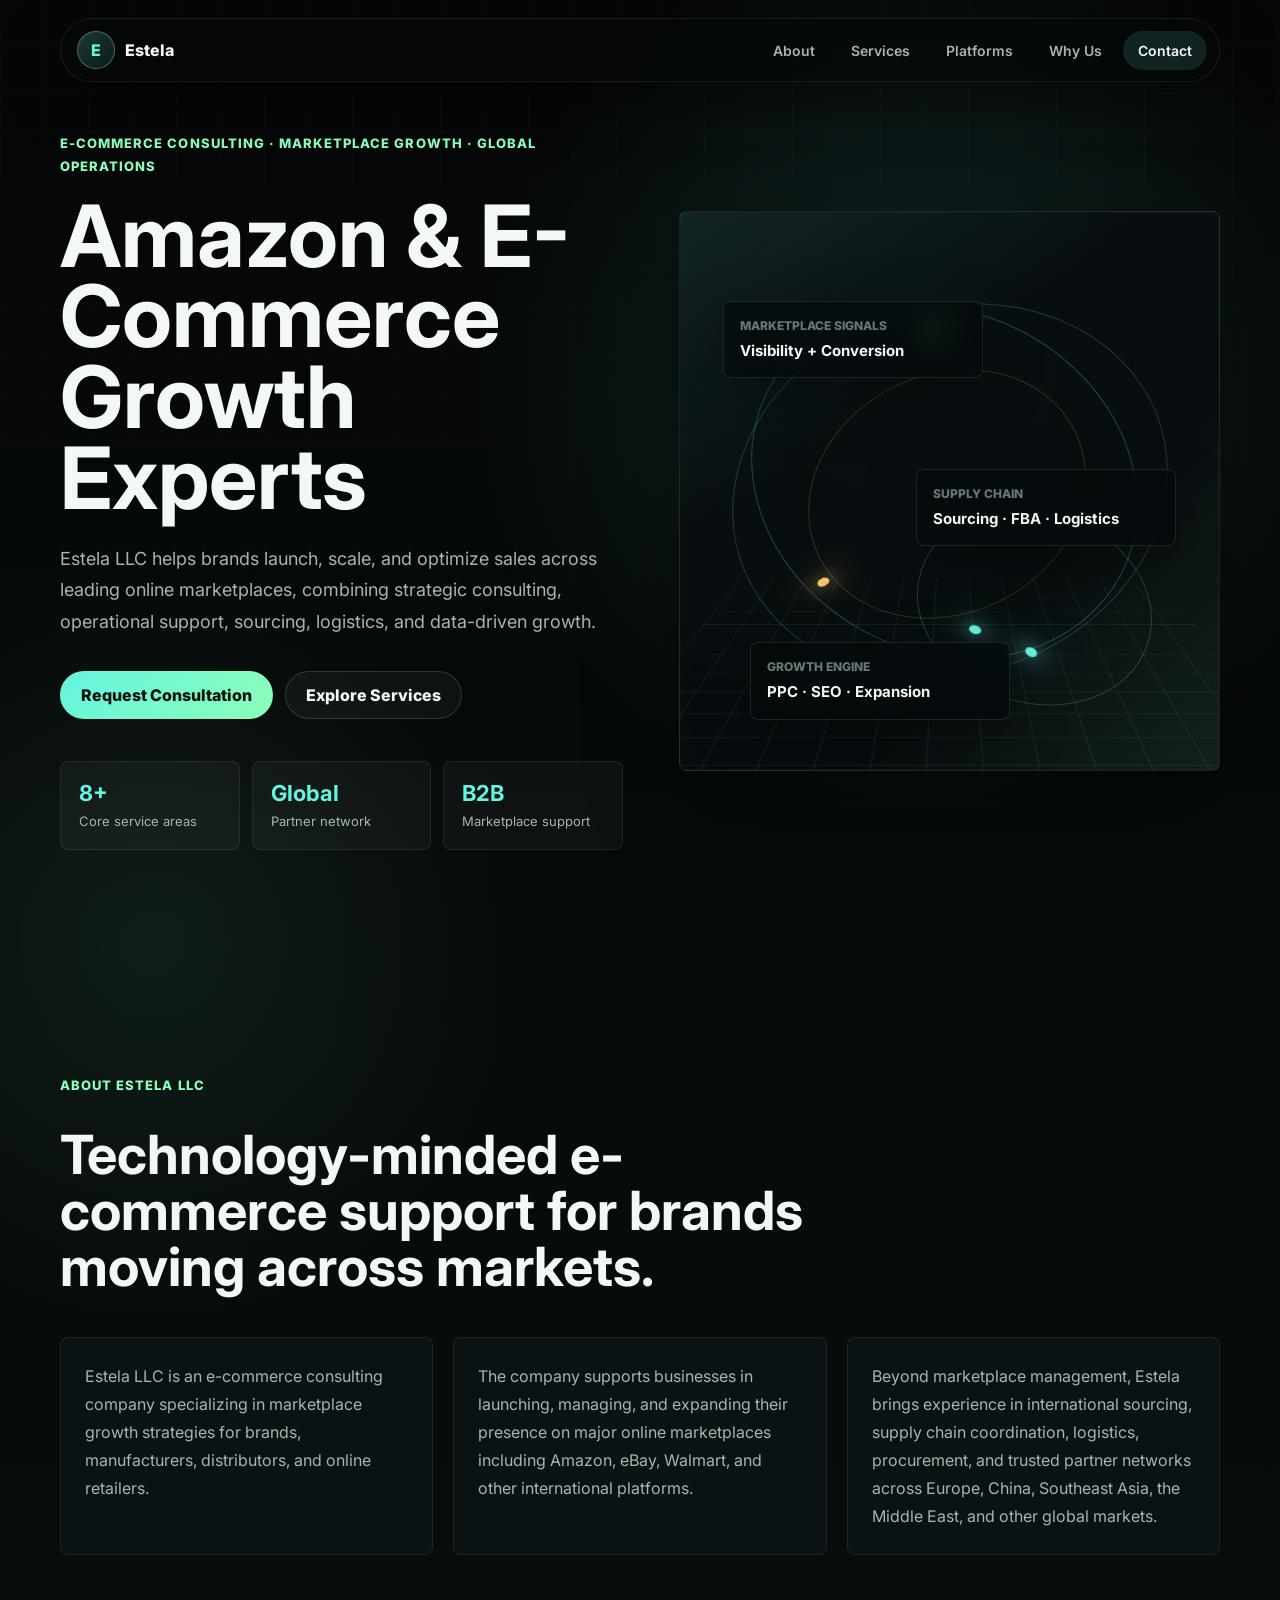
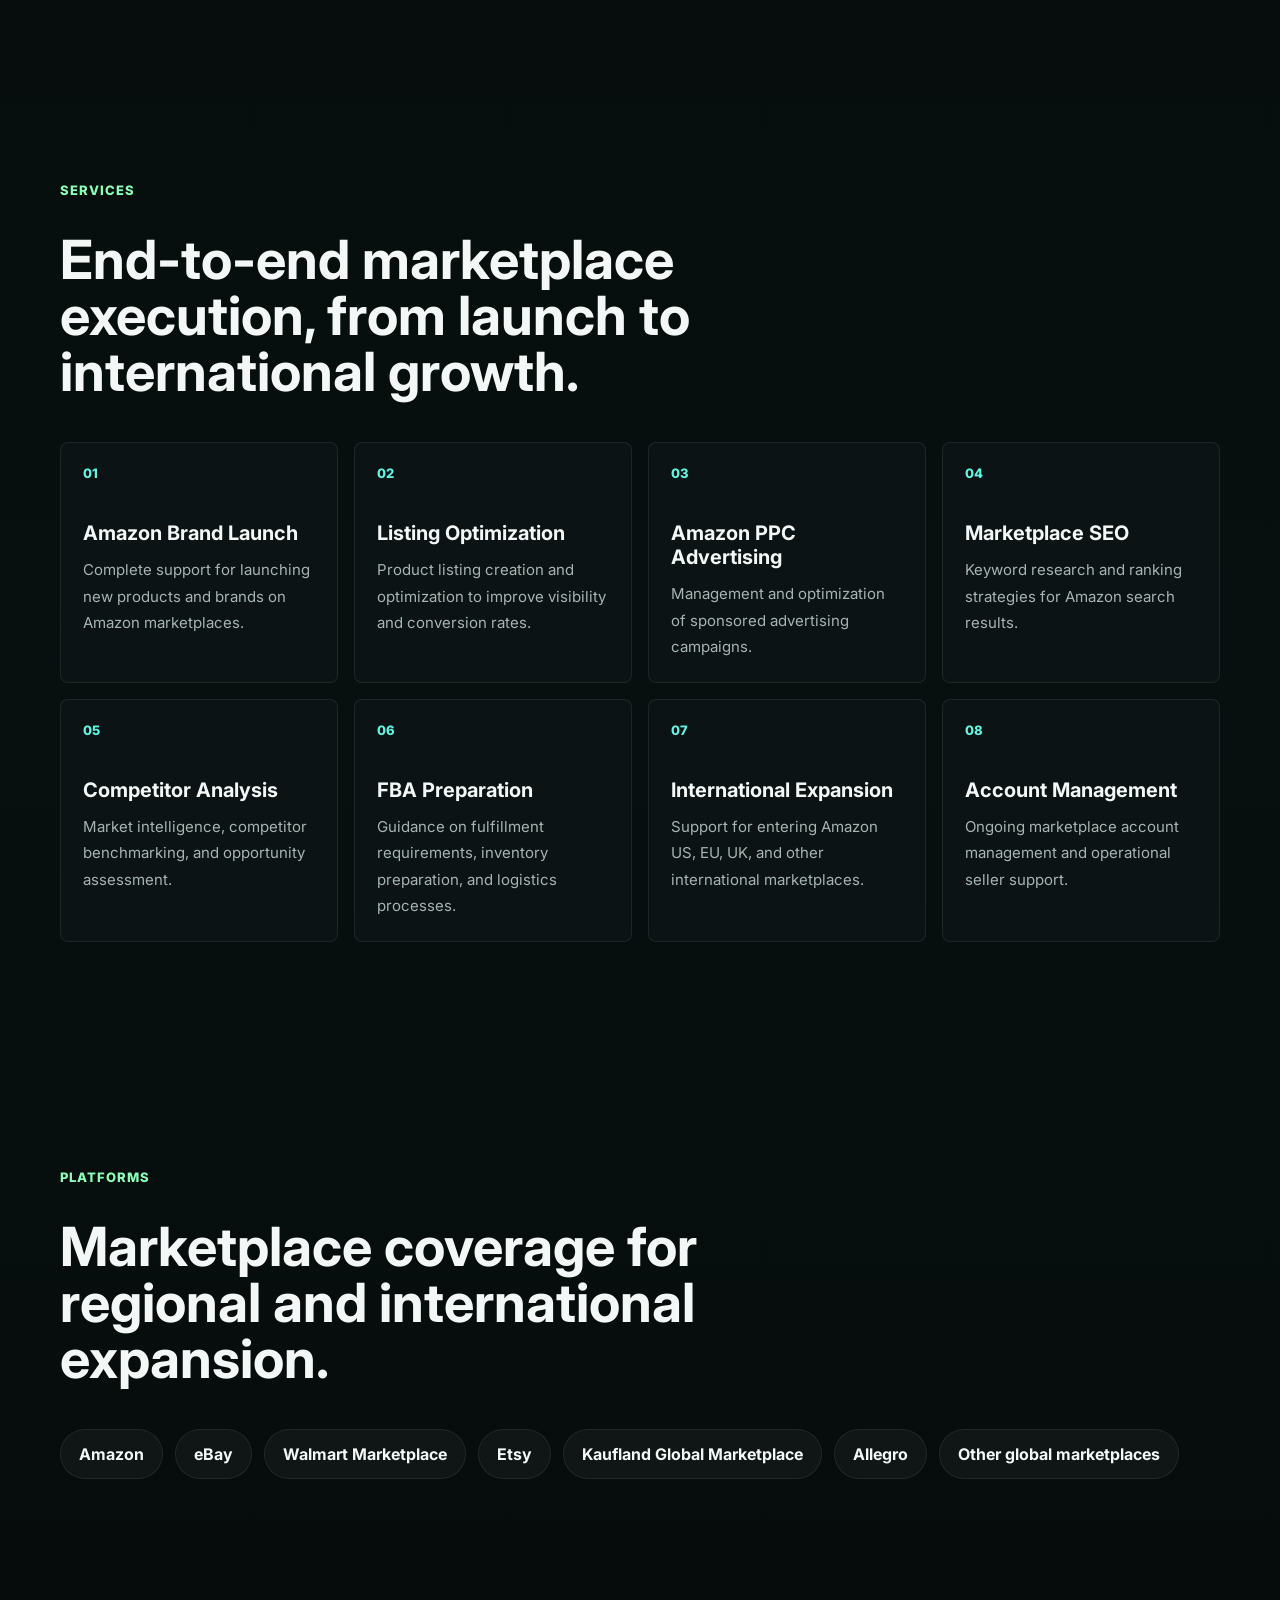
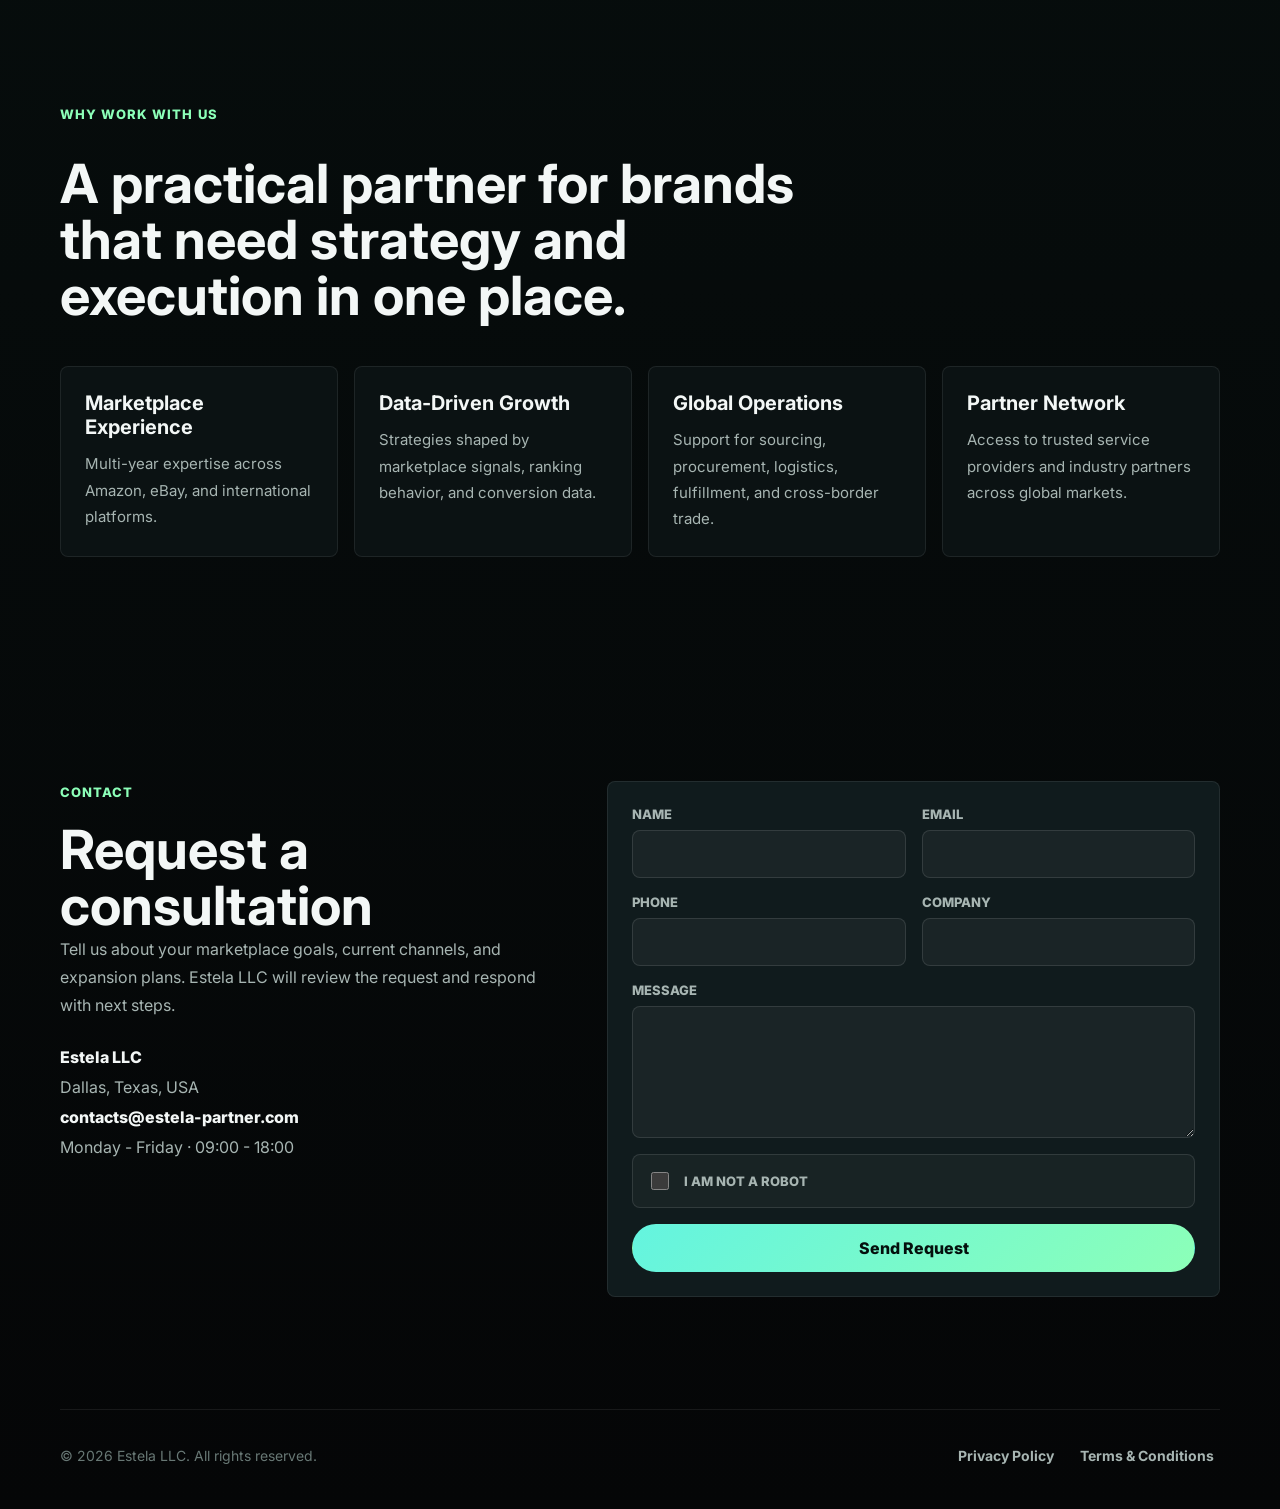
==== index.html @ 4d5d4e58 "Animate hero orbit nodes" ====
<!doctype html>
<html lang="en">
  <head>
    <meta charset="utf-8">
    <meta name="viewport" content="width=device-width, initial-scale=1">
    <meta
      name="description"
      content="Estela LLC helps brands launch, scale, and optimize e-commerce operations across Amazon and global online marketplaces."
    >
    <title>Estela LLC | E-Commerce Growth Experts</title>
    <link rel="preconnect" href="https://fonts.googleapis.com">
    <link rel="preconnect" href="https://fonts.gstatic.com" crossorigin>
    <link href="https://fonts.googleapis.com/css2?family=Inter:wght@400;500;600;700;800&display=swap" rel="stylesheet">
    <link rel="stylesheet" href="styles.css">
  </head>
  <body>
    <header class="site-header" data-header>
      <a class="brand" href="#home" aria-label="Estela home">
        <span class="brand-mark">E</span>
        <span>Estela</span>
      </a>
      <button class="menu-toggle" type="button" aria-expanded="false" aria-controls="site-nav" data-menu-toggle>
        <span></span>
        <span></span>
      </button>
      <nav class="site-nav" id="site-nav" data-nav>
        <a href="#about">About</a>
        <a href="#services">Services</a>
        <a href="#platforms">Platforms</a>
        <a href="#why">Why Us</a>
        <a href="#contact">Contact</a>
      </nav>
    </header>

    <main>
      <section class="hero section" id="home">
        <div class="hero-copy">
          <p class="eyebrow">E-commerce consulting · Marketplace growth · Global operations</p>
          <h1>Amazon & E-Commerce Growth Experts</h1>
          <p class="hero-text">
            Estela LLC helps brands launch, scale, and optimize sales across leading online marketplaces,
            combining strategic consulting, operational support, sourcing, logistics, and data-driven growth.
          </p>
          <div class="hero-actions">
            <a class="button primary" href="#contact">Request Consultation</a>
            <a class="button secondary" href="#services">Explore Services</a>
          </div>
          <div class="hero-metrics" aria-label="Company focus areas">
            <div>
              <strong>8+</strong>
              <span>Core service areas</span>
            </div>
            <div>
              <strong>Global</strong>
              <span>Partner network</span>
            </div>
            <div>
              <strong>B2B</strong>
              <span>Marketplace support</span>
            </div>
          </div>
        </div>

        <div class="hero-visual" aria-hidden="true">
          <div class="visual-grid"></div>
          <div class="orbit orbit-one"></div>
          <div class="orbit orbit-two"></div>
          <svg class="orbit-motion" viewBox="0 0 600 560" aria-hidden="true">
            <g transform="translate(300 280) rotate(28) scale(1 .72)">
              <circle class="moving-node cyan" cx="230" cy="0" r="7">
                <animateTransform attributeName="transform" type="rotate" from="0 0 0" to="360 0 0" dur="18s" repeatCount="indefinite"></animateTransform>
              </circle>
            </g>
            <g transform="translate(300 280) rotate(28) scale(1 .72)">
              <circle class="moving-node green" cx="230" cy="0" r="7">
                <animateTransform attributeName="transform" type="rotate" from="210 0 0" to="570 0 0" dur="23s" repeatCount="indefinite"></animateTransform>
              </circle>
            </g>
            <g transform="translate(300 292) rotate(-26) scale(1 .64)">
              <circle class="moving-node amber" cx="168" cy="0" r="7">
                <animateTransform attributeName="transform" type="rotate" from="130 0 0" to="490 0 0" dur="20s" repeatCount="indefinite"></animateTransform>
              </circle>
            </g>
            <g transform="translate(390 375) rotate(18) scale(1 .68)">
              <circle class="moving-node cyan" cx="118" cy="0" r="7">
                <animateTransform attributeName="transform" type="rotate" from="60 0 0" to="420 0 0" dur="16s" repeatCount="indefinite"></animateTransform>
              </circle>
            </g>
          </svg>
          <div class="data-card card-a">
            <span>Marketplace Signals</span>
            <strong>Visibility + Conversion</strong>
          </div>
          <div class="data-card card-b">
            <span>Supply Chain</span>
            <strong>Sourcing · FBA · Logistics</strong>
          </div>
          <div class="data-card card-c">
            <span>Growth Engine</span>
            <strong>PPC · SEO · Expansion</strong>
          </div>
        </div>
      </section>

      <section class="section about" id="about">
        <div class="section-heading">
          <p class="eyebrow">About Estela LLC</p>
          <h2>Technology-minded e-commerce support for brands moving across markets.</h2>
        </div>
        <div class="about-layout">
          <p>
            Estela LLC is an e-commerce consulting company specializing in marketplace growth strategies
            for brands, manufacturers, distributors, and online retailers.
          </p>
          <p>
            The company supports businesses in launching, managing, and expanding their presence on major
            online marketplaces including Amazon, eBay, Walmart, and other international platforms.
          </p>
          <p>
            Beyond marketplace management, Estela brings experience in international sourcing, supply chain
            coordination, logistics, procurement, and trusted partner networks across Europe, China,
            Southeast Asia, the Middle East, and other global markets.
          </p>
        </div>
      </section>

      <section class="section services" id="services">
        <div class="section-heading">
          <p class="eyebrow">Services</p>
          <h2>End-to-end marketplace execution, from launch to international growth.</h2>
        </div>
        <div class="service-grid">
          <article>
            <span>01</span>
            <h3>Amazon Brand Launch</h3>
            <p>Complete support for launching new products and brands on Amazon marketplaces.</p>
          </article>
          <article>
            <span>02</span>
            <h3>Listing Optimization</h3>
            <p>Product listing creation and optimization to improve visibility and conversion rates.</p>
          </article>
          <article>
            <span>03</span>
            <h3>Amazon PPC Advertising</h3>
            <p>Management and optimization of sponsored advertising campaigns.</p>
          </article>
          <article>
            <span>04</span>
            <h3>Marketplace SEO</h3>
            <p>Keyword research and ranking strategies for Amazon search results.</p>
          </article>
          <article>
            <span>05</span>
            <h3>Competitor Analysis</h3>
            <p>Market intelligence, competitor benchmarking, and opportunity assessment.</p>
          </article>
          <article>
            <span>06</span>
            <h3>FBA Preparation</h3>
            <p>Guidance on fulfillment requirements, inventory preparation, and logistics processes.</p>
          </article>
          <article>
            <span>07</span>
            <h3>International Expansion</h3>
            <p>Support for entering Amazon US, EU, UK, and other international marketplaces.</p>
          </article>
          <article>
            <span>08</span>
            <h3>Account Management</h3>
            <p>Ongoing marketplace account management and operational seller support.</p>
          </article>
        </div>
      </section>

      <section class="section platforms" id="platforms">
        <div class="section-heading">
          <p class="eyebrow">Platforms</p>
          <h2>Marketplace coverage for regional and international expansion.</h2>
        </div>
        <div class="platform-list">
          <span>Amazon</span>
          <span>eBay</span>
          <span>Walmart Marketplace</span>
          <span>Etsy</span>
          <span>Kaufland Global Marketplace</span>
          <span>Allegro</span>
          <span>Other global marketplaces</span>
        </div>
      </section>

      <section class="section why" id="why">
        <div class="section-heading">
          <p class="eyebrow">Why Work With Us</p>
          <h2>A practical partner for brands that need strategy and execution in one place.</h2>
        </div>
        <div class="why-grid">
          <div>
            <h3>Marketplace Experience</h3>
            <p>Multi-year expertise across Amazon, eBay, and international platforms.</p>
          </div>
          <div>
            <h3>Data-Driven Growth</h3>
            <p>Strategies shaped by marketplace signals, ranking behavior, and conversion data.</p>
          </div>
          <div>
            <h3>Global Operations</h3>
            <p>Support for sourcing, procurement, logistics, fulfillment, and cross-border trade.</p>
          </div>
          <div>
            <h3>Partner Network</h3>
            <p>Access to trusted service providers and industry partners across global markets.</p>
          </div>
        </div>
      </section>

      <section class="section contact" id="contact">
        <div class="contact-copy">
          <p class="eyebrow">Contact</p>
          <h2>Request a consultation</h2>
          <p>
            Tell us about your marketplace goals, current channels, and expansion plans. Estela LLC will
            review the request and respond with next steps.
          </p>
          <address>
            <span>Estela LLC</span>
            <span>Dallas, Texas, USA</span>
            <a href="mailto:contacts@estela-partner.com">contacts@estela-partner.com</a>
            <span>Monday - Friday · 09:00 - 18:00</span>
          </address>
        </div>
        <form class="contact-form" action="#" method="post">
          <label>
            Name
            <input type="text" name="name" autocomplete="name" required>
          </label>
          <label>
            Email
            <input type="email" name="email" autocomplete="email" required>
          </label>
          <label>
            Phone
            <input type="tel" name="phone" autocomplete="tel">
          </label>
          <label>
            Company
            <input type="text" name="company" autocomplete="organization">
          </label>
          <label class="full">
            Message
            <textarea name="message" rows="5" required></textarea>
          </label>
          <label class="captcha full">
            <input type="checkbox" required>
            <span>I am not a robot</span>
          </label>
          <button class="button primary full" type="submit">Send Request</button>
        </form>
      </section>
    </main>

    <footer class="site-footer">
      <span>© 2026 Estela LLC. All rights reserved.</span>
      <div>
        <button type="button" data-dialog-open="privacy">Privacy Policy</button>
        <button type="button" data-dialog-open="terms">Terms & Conditions</button>
      </div>
    </footer>

    <dialog id="privacy" class="legal-dialog">
      <button class="dialog-close" type="button" data-dialog-close aria-label="Close">×</button>
      <h2>Privacy Policy</h2>
      <p><strong>Effective Date:</strong> June 1, 2026</p>
      <p>
        Estela LLC respects your privacy and is committed to protecting the personal information you provide
        through our website.
      </p>
      <h3>Information We Collect</h3>
      <p>Name, email address, phone number, company name, contact form details, and technical information such as IP address, browser type, and device information.</p>
      <h3>How We Use Information</h3>
      <p>We use collected information to respond to inquiries, provide information about services, improve website experience, communicate with clients, and comply with legal obligations.</p>
      <h3>Contact Information</h3>
      <p>Estela LLC · Dallas, Texas, USA · contacts@estela-partner.com</p>
    </dialog>

    <dialog id="terms" class="legal-dialog">
      <button class="dialog-close" type="button" data-dialog-close aria-label="Close">×</button>
      <h2>Terms & Conditions</h2>
      <p><strong>Effective Date:</strong> June 1, 2026</p>
      <p>
        Estela LLC provides consulting and support services related to e-commerce, online marketplaces,
        digital marketing, brand development, and marketplace growth strategies.
      </p>
      <h3>Services</h3>
      <p>Services may include Amazon marketplace consulting, product listing optimization, Amazon SEO, PPC advertising management, competitor analysis, marketplace account management, FBA consulting, and international expansion.</p>
      <h3>No Guarantee of Results</h3>
      <p>Marketplace performance depends on numerous factors beyond our control. Past performance does not guarantee future results.</p>
      <h3>Governing Law</h3>
      <p>These Terms shall be governed by and construed under the laws of the State of Texas.</p>
    </dialog>

    <script src="script.js"></script>
  </body>
</html>
---- styles.css ----
:root {
  color-scheme: dark;
  --bg: #050607;
  --bg-soft: #0b1112;
  --panel: rgba(14, 21, 23, 0.78);
  --panel-strong: rgba(17, 29, 31, 0.94);
  --line: rgba(159, 245, 230, 0.16);
  --line-strong: rgba(120, 248, 227, 0.36);
  --text: #f3f7f6;
  --muted: #a7b5b2;
  --faint: #687875;
  --cyan: #64f4df;
  --green: #8cffb8;
  --amber: #f5c56b;
  --max: 1160px;
  --radius: 8px;
  font-family: Inter, ui-sans-serif, system-ui, -apple-system, BlinkMacSystemFont, "Segoe UI", sans-serif;
}

* {
  box-sizing: border-box;
}

html {
  scroll-behavior: smooth;
}

body {
  overflow-x: hidden;
  margin: 0;
  background:
    radial-gradient(circle at 72% 8%, rgba(100, 244, 223, 0.14), transparent 28rem),
    radial-gradient(circle at 12% 20%, rgba(140, 255, 184, 0.08), transparent 24rem),
    linear-gradient(180deg, #050607 0%, #07100f 48%, #050607 100%);
  color: var(--text);
}

body::before {
  position: fixed;
  inset: 0;
  z-index: -2;
  pointer-events: none;
  content: "";
  background-image:
    linear-gradient(rgba(255, 255, 255, 0.025) 1px, transparent 1px),
    linear-gradient(90deg, rgba(255, 255, 255, 0.025) 1px, transparent 1px);
  background-size: 44px 44px;
  mask-image: linear-gradient(to bottom, rgba(0, 0, 0, 0.8), transparent 72%);
}

a {
  color: inherit;
  text-decoration: none;
}

button,
input,
textarea {
  font: inherit;
}

.site-header {
  position: fixed;
  top: 18px;
  left: 50%;
  z-index: 20;
  display: flex;
  width: min(calc(100% - 32px), var(--max));
  min-height: 64px;
  align-items: center;
  justify-content: space-between;
  padding: 10px 12px 10px 16px;
  border: 1px solid rgba(255, 255, 255, 0.08);
  border-radius: 999px;
  background: rgba(5, 8, 9, 0.72);
  box-shadow: 0 18px 60px rgba(0, 0, 0, 0.34);
  backdrop-filter: blur(18px);
  transform: translateX(-50%);
}

.site-header.scrolled {
  background: rgba(5, 8, 9, 0.9);
}

.brand {
  display: inline-flex;
  align-items: center;
  gap: 10px;
  font-weight: 800;
  letter-spacing: 0;
}

.brand-mark {
  display: grid;
  width: 38px;
  height: 38px;
  place-items: center;
  border: 1px solid var(--line-strong);
  border-radius: 50%;
  background: linear-gradient(135deg, rgba(100, 244, 223, 0.22), rgba(140, 255, 184, 0.08));
  color: var(--cyan);
}

.site-nav {
  display: flex;
  gap: 6px;
}

.site-nav a {
  padding: 11px 15px;
  border-radius: 999px;
  color: var(--muted);
  font-size: 14px;
  font-weight: 600;
  transition: background 180ms ease, color 180ms ease;
}

.site-nav a:hover,
.site-nav a.active {
  background: rgba(100, 244, 223, 0.12);
  color: var(--text);
}

.menu-toggle {
  display: none;
}

.section {
  width: min(calc(100% - 40px), var(--max));
  margin: 0 auto;
  padding: 112px 0;
  scroll-margin-top: 110px;
}

.hero {
  display: grid;
  min-height: 100vh;
  align-items: center;
  gap: 56px;
  grid-template-columns: minmax(0, 1.02fr) minmax(360px, 0.98fr);
  padding-top: 132px;
}

.hero-copy,
.section-heading,
.contact-copy {
  min-width: 0;
}

.eyebrow {
  margin: 0 0 18px;
  color: var(--green);
  font-size: 13px;
  font-weight: 800;
  letter-spacing: 0.08em;
  text-transform: uppercase;
}

h1,
h2,
h3,
p {
  margin-top: 0;
}

h1 {
  max-width: 820px;
  margin-bottom: 24px;
  font-size: clamp(48px, 8vw, 86px);
  line-height: 0.94;
  letter-spacing: 0;
}

h2 {
  max-width: 780px;
  margin-bottom: 0;
  font-size: clamp(30px, 4.5vw, 54px);
  line-height: 1.04;
  letter-spacing: 0;
}

h3 {
  margin-bottom: 12px;
  font-size: 20px;
  line-height: 1.2;
}

p {
  color: var(--muted);
  line-height: 1.75;
}

.hero-text {
  max-width: 650px;
  font-size: 18px;
}

.hero-actions {
  display: flex;
  flex-wrap: wrap;
  gap: 12px;
  margin-top: 34px;
}

.button {
  display: inline-flex;
  min-height: 48px;
  align-items: center;
  justify-content: center;
  padding: 0 20px;
  border: 1px solid transparent;
  border-radius: 999px;
  cursor: pointer;
  font-weight: 800;
  transition: transform 180ms ease, border-color 180ms ease, background 180ms ease;
}

.button:hover {
  transform: translateY(-2px);
}

.button.primary {
  background: linear-gradient(135deg, var(--cyan), var(--green));
  color: #04100d;
}

.button.secondary {
  border-color: rgba(255, 255, 255, 0.14);
  background: rgba(255, 255, 255, 0.04);
  color: var(--text);
}

.hero-metrics {
  display: grid;
  max-width: 650px;
  gap: 12px;
  grid-template-columns: repeat(3, 1fr);
  margin-top: 42px;
}

.hero-metrics div {
  padding: 18px;
  border: 1px solid rgba(255, 255, 255, 0.08);
  border-radius: var(--radius);
  background: rgba(255, 255, 255, 0.035);
}

.hero-metrics strong,
.hero-metrics span {
  display: block;
}

.hero-metrics strong {
  margin-bottom: 7px;
  color: var(--cyan);
  font-size: 22px;
}

.hero-metrics span {
  color: var(--muted);
  font-size: 13px;
  line-height: 1.35;
}

.hero-visual {
  position: relative;
  min-height: 560px;
  overflow: hidden;
  border: 1px solid rgba(255, 255, 255, 0.08);
  border-radius: var(--radius);
  background:
    linear-gradient(145deg, rgba(100, 244, 223, 0.1), transparent 36%),
    linear-gradient(315deg, rgba(140, 255, 184, 0.09), transparent 34%),
    rgba(8, 13, 15, 0.88);
  box-shadow: inset 0 0 0 1px rgba(255, 255, 255, 0.02), 0 30px 90px rgba(0, 0, 0, 0.36);
}

.visual-grid {
  position: absolute;
  z-index: 0;
  inset: 0;
  background-image:
    linear-gradient(rgba(100, 244, 223, 0.08) 1px, transparent 1px),
    linear-gradient(90deg, rgba(100, 244, 223, 0.08) 1px, transparent 1px);
  background-size: 42px 42px;
  transform: perspective(720px) rotateX(58deg) translateY(120px) scale(1.35);
  transform-origin: bottom center;
}

.hero-visual::before,
.hero-visual::after {
  position: absolute;
  content: "";
}

.hero-visual::before {
  inset: 17% 9%;
  border: 1px solid rgba(100, 244, 223, 0.2);
  border-radius: 50%;
  transform: rotate(-18deg);
}

.hero-visual::after {
  right: 12%;
  bottom: 12%;
  width: 44%;
  height: 34%;
  border: 1px solid rgba(140, 255, 184, 0.2);
  border-radius: 50%;
  transform: rotate(18deg);
}

.orbit {
  position: absolute;
  z-index: 1;
  border: 1px solid rgba(100, 244, 223, 0.25);
  border-radius: 50%;
}

.orbit-one {
  inset: 18% 14% 21% 12%;
  transform: rotate(28deg);
}

.orbit-two {
  inset: 29% 24% 28% 23%;
  border-color: rgba(245, 197, 107, 0.18);
  transform: rotate(-26deg);
}

.orbit-motion {
  position: absolute;
  inset: 0;
  z-index: 2;
  width: 100%;
  height: 100%;
  pointer-events: none;
}

.moving-node {
  filter: drop-shadow(0 0 12px currentColor) drop-shadow(0 0 26px currentColor);
}

.moving-node.cyan {
  color: rgba(100, 244, 223, 0.9);
  fill: var(--cyan);
}

.moving-node.green {
  color: rgba(140, 255, 184, 0.9);
  fill: var(--green);
}

.moving-node.amber {
  color: rgba(245, 197, 107, 0.82);
  fill: var(--amber);
}

.data-card {
  position: absolute;
  z-index: 4;
  width: min(260px, 58%);
  padding: 16px;
  border: 1px solid rgba(255, 255, 255, 0.1);
  border-radius: var(--radius);
  background: rgba(5, 10, 11, 0.75);
  box-shadow: 0 20px 60px rgba(0, 0, 0, 0.3);
  backdrop-filter: blur(14px);
}

.data-card span,
.data-card strong {
  display: block;
}

.data-card span {
  margin-bottom: 8px;
  color: var(--faint);
  font-size: 12px;
  font-weight: 800;
  text-transform: uppercase;
}

.data-card strong {
  color: var(--text);
  font-size: 15px;
  line-height: 1.35;
}

.card-a {
  top: 16%;
  left: 8%;
}

.card-b {
  top: 46%;
  right: 8%;
}

.card-c {
  bottom: 9%;
  left: 13%;
}

.section-heading {
  display: grid;
  gap: 12px;
  margin-bottom: 42px;
}

.about-layout {
  display: grid;
  gap: 20px;
  grid-template-columns: repeat(3, 1fr);
}

.about-layout p,
.why-grid div,
.service-grid article {
  border: 1px solid rgba(255, 255, 255, 0.08);
  border-radius: var(--radius);
  background: var(--panel);
}

.about-layout p {
  margin: 0;
  padding: 24px;
}

.service-grid {
  display: grid;
  gap: 16px;
  grid-template-columns: repeat(4, 1fr);
}

.service-grid article {
  min-height: 230px;
  padding: 22px;
  transition: border-color 180ms ease, transform 180ms ease, background 180ms ease;
}

.service-grid article:hover {
  border-color: var(--line-strong);
  background: var(--panel-strong);
  transform: translateY(-4px);
}

.service-grid span {
  display: block;
  margin-bottom: 40px;
  color: var(--cyan);
  font-size: 13px;
  font-weight: 800;
}

.service-grid p,
.why-grid p {
  margin-bottom: 0;
  font-size: 15px;
}

.platform-list {
  display: flex;
  flex-wrap: wrap;
  gap: 12px;
}

.platform-list span {
  padding: 14px 18px;
  border: 1px solid rgba(255, 255, 255, 0.08);
  border-radius: 999px;
  background: rgba(255, 255, 255, 0.04);
  color: var(--text);
  font-weight: 700;
}

.why-grid {
  display: grid;
  gap: 16px;
  grid-template-columns: repeat(4, 1fr);
}

.why-grid div {
  padding: 24px;
}

.contact {
  display: grid;
  align-items: start;
  gap: 46px;
  grid-template-columns: 0.9fr 1.1fr;
}

.contact-copy p {
  max-width: 560px;
}

address {
  display: grid;
  gap: 10px;
  margin-top: 28px;
  color: var(--muted);
  font-style: normal;
}

address span:first-child,
address a {
  color: var(--text);
  font-weight: 800;
}

.contact-form {
  display: grid;
  gap: 16px;
  grid-template-columns: repeat(2, 1fr);
  padding: 24px;
  border: 1px solid rgba(255, 255, 255, 0.08);
  border-radius: var(--radius);
  background: var(--panel-strong);
}

label {
  display: grid;
  gap: 8px;
  color: var(--muted);
  font-size: 13px;
  font-weight: 800;
  text-transform: uppercase;
}

input,
textarea {
  width: 100%;
  border: 1px solid rgba(255, 255, 255, 0.11);
  border-radius: var(--radius);
  background: rgba(255, 255, 255, 0.045);
  color: var(--text);
  outline: none;
}

input {
  min-height: 48px;
  padding: 0 14px;
}

textarea {
  min-height: 132px;
  padding: 14px;
  resize: vertical;
}

input:focus,
textarea:focus {
  border-color: var(--line-strong);
}

.full {
  grid-column: 1 / -1;
}

.captcha {
  display: flex;
  min-height: 54px;
  align-items: center;
  gap: 12px;
  padding: 14px;
  border: 1px solid rgba(255, 255, 255, 0.11);
  border-radius: var(--radius);
  background: rgba(255, 255, 255, 0.035);
}

.captcha input {
  width: 18px;
  min-height: 18px;
  accent-color: var(--cyan);
}

.site-footer {
  display: flex;
  width: min(calc(100% - 40px), var(--max));
  align-items: center;
  justify-content: space-between;
  gap: 24px;
  margin: 0 auto;
  padding: 36px 0 44px;
  border-top: 1px solid rgba(255, 255, 255, 0.08);
  color: var(--faint);
  font-size: 14px;
}

.site-footer div {
  display: flex;
  flex-wrap: wrap;
  gap: 14px;
}

.site-footer button {
  border: 0;
  background: transparent;
  color: var(--muted);
  cursor: pointer;
  font-weight: 700;
}

.site-footer button:hover {
  color: var(--text);
}

.legal-dialog {
  width: min(720px, calc(100% - 32px));
  max-height: min(760px, calc(100vh - 48px));
  padding: 34px;
  border: 1px solid rgba(255, 255, 255, 0.12);
  border-radius: var(--radius);
  background: #081011;
  color: var(--text);
}

.legal-dialog::backdrop {
  background: rgba(0, 0, 0, 0.72);
}

.legal-dialog h2 {
  margin-bottom: 14px;
  font-size: 34px;
}

.legal-dialog h3 {
  margin-top: 26px;
}

.dialog-close {
  position: absolute;
  top: 14px;
  right: 14px;
  width: 38px;
  height: 38px;
  border: 1px solid rgba(255, 255, 255, 0.12);
  border-radius: 50%;
  background: rgba(255, 255, 255, 0.04);
  color: var(--text);
  cursor: pointer;
  font-size: 24px;
}

@media (max-width: 960px) {
  .hero,
  .contact {
    grid-template-columns: 1fr;
  }

  .hero {
    padding-top: 124px;
  }

  .hero-visual {
    min-height: 460px;
  }

  .about-layout,
  .service-grid,
  .why-grid {
    grid-template-columns: repeat(2, 1fr);
  }
}

@media (max-width: 720px) {
  .site-header {
    top: 12px;
    width: min(calc(100% - 24px), var(--max));
    border-radius: 24px;
  }

  .menu-toggle {
    display: grid;
    width: 44px;
    height: 44px;
    place-items: center;
    border: 1px solid rgba(255, 255, 255, 0.1);
    border-radius: 50%;
    background: rgba(255, 255, 255, 0.04);
    cursor: pointer;
  }

  .menu-toggle span {
    display: block;
    width: 18px;
    height: 2px;
    background: var(--text);
  }

  .site-nav {
    position: absolute;
    top: calc(100% + 8px);
    right: 0;
    left: 0;
    display: none;
    padding: 10px;
    border: 1px solid rgba(255, 255, 255, 0.08);
    border-radius: 20px;
    background: rgba(5, 8, 9, 0.96);
  }

  .site-nav.open {
    display: grid;
  }

  .site-nav a {
    padding: 14px;
  }

  .section {
    width: min(calc(100% - 28px), var(--max));
    padding: 78px 0;
  }

  .hero {
    min-height: auto;
    padding-top: 116px;
  }

  h1 {
    font-size: clamp(39px, 12vw, 48px);
    line-height: 1;
  }

  .hero-text {
    font-size: 16px;
  }

  .hero-actions {
    align-items: stretch;
    flex-direction: column;
  }

  .hero-actions .button {
    width: 100%;
  }

  .hero-metrics,
  .about-layout,
  .service-grid,
  .why-grid,
  .contact-form {
    grid-template-columns: 1fr;
  }

  .hero-visual {
    min-height: 390px;
  }

  .data-card {
    width: 68%;
  }

  .card-a {
    top: 11%;
  }

  .card-b {
    top: 43%;
  }

  .service-grid article {
    min-height: 190px;
  }

  .site-footer {
    align-items: flex-start;
    flex-direction: column;
  }
}
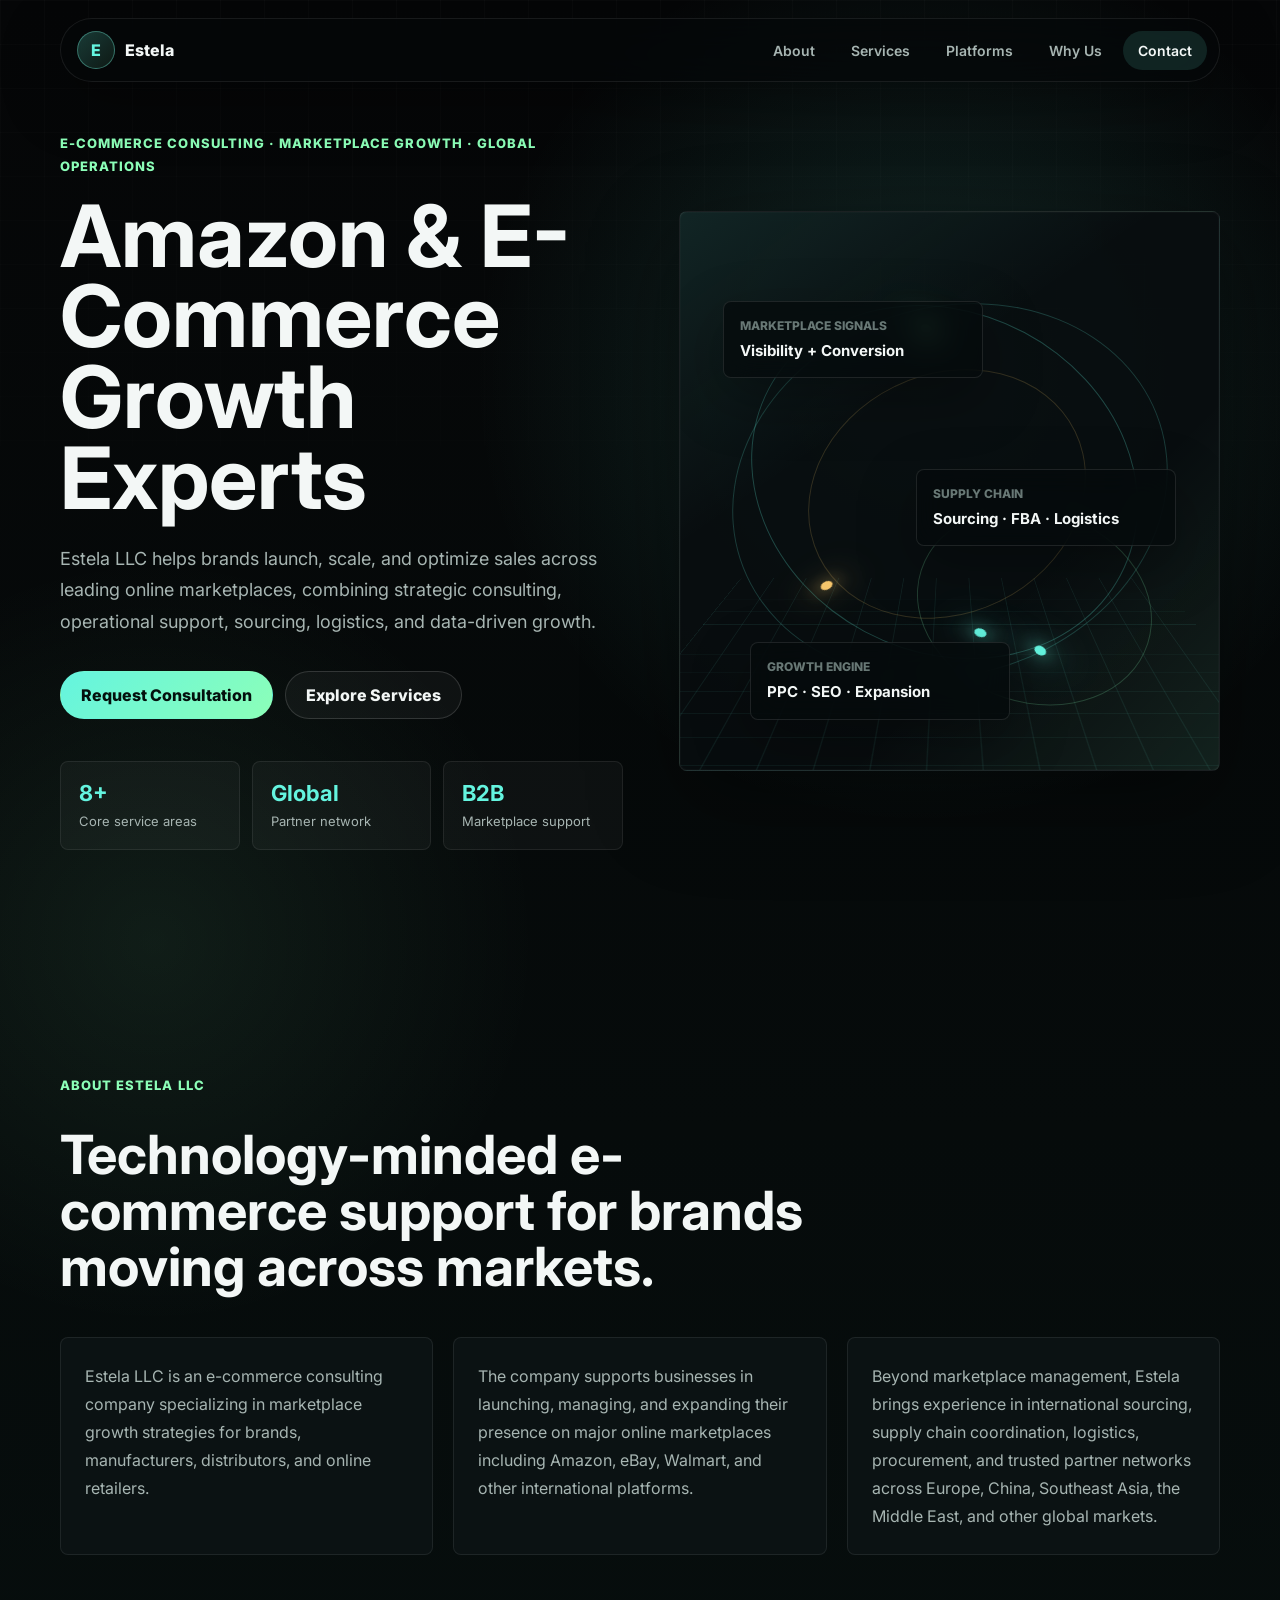
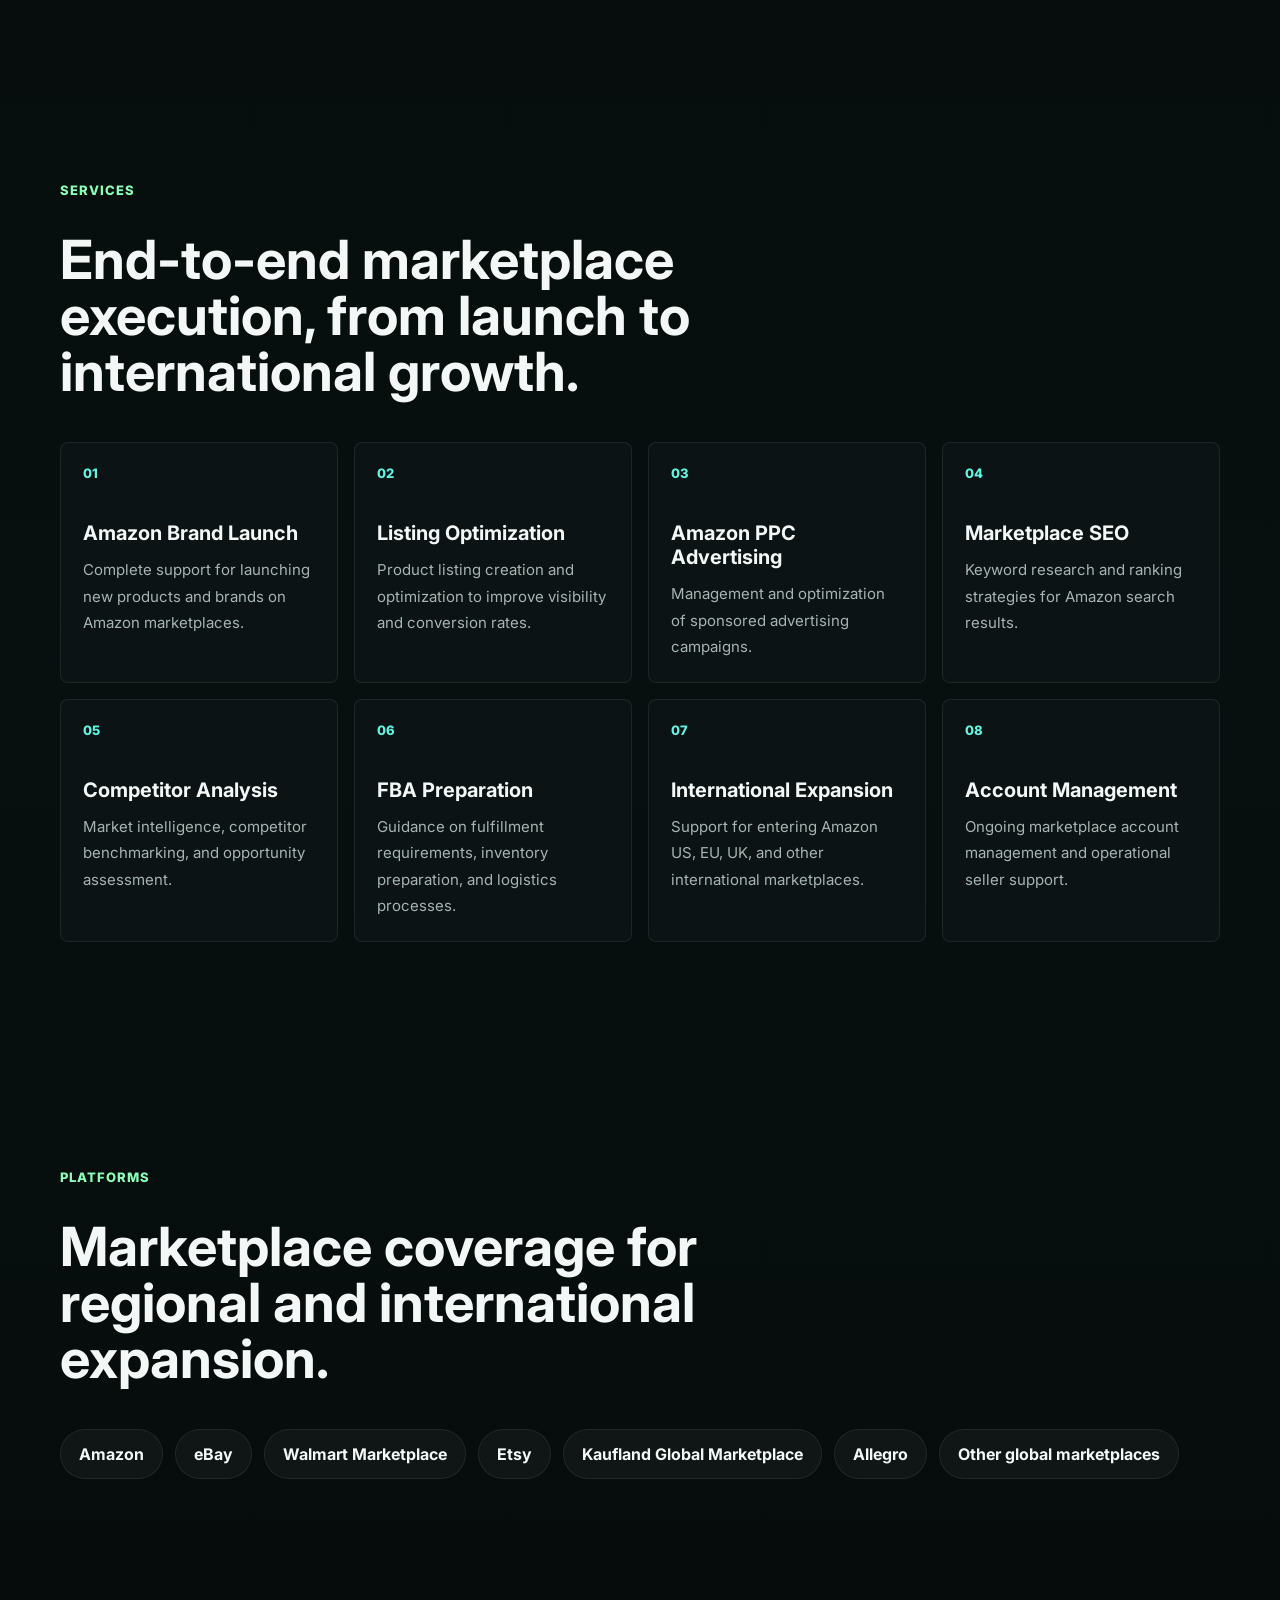
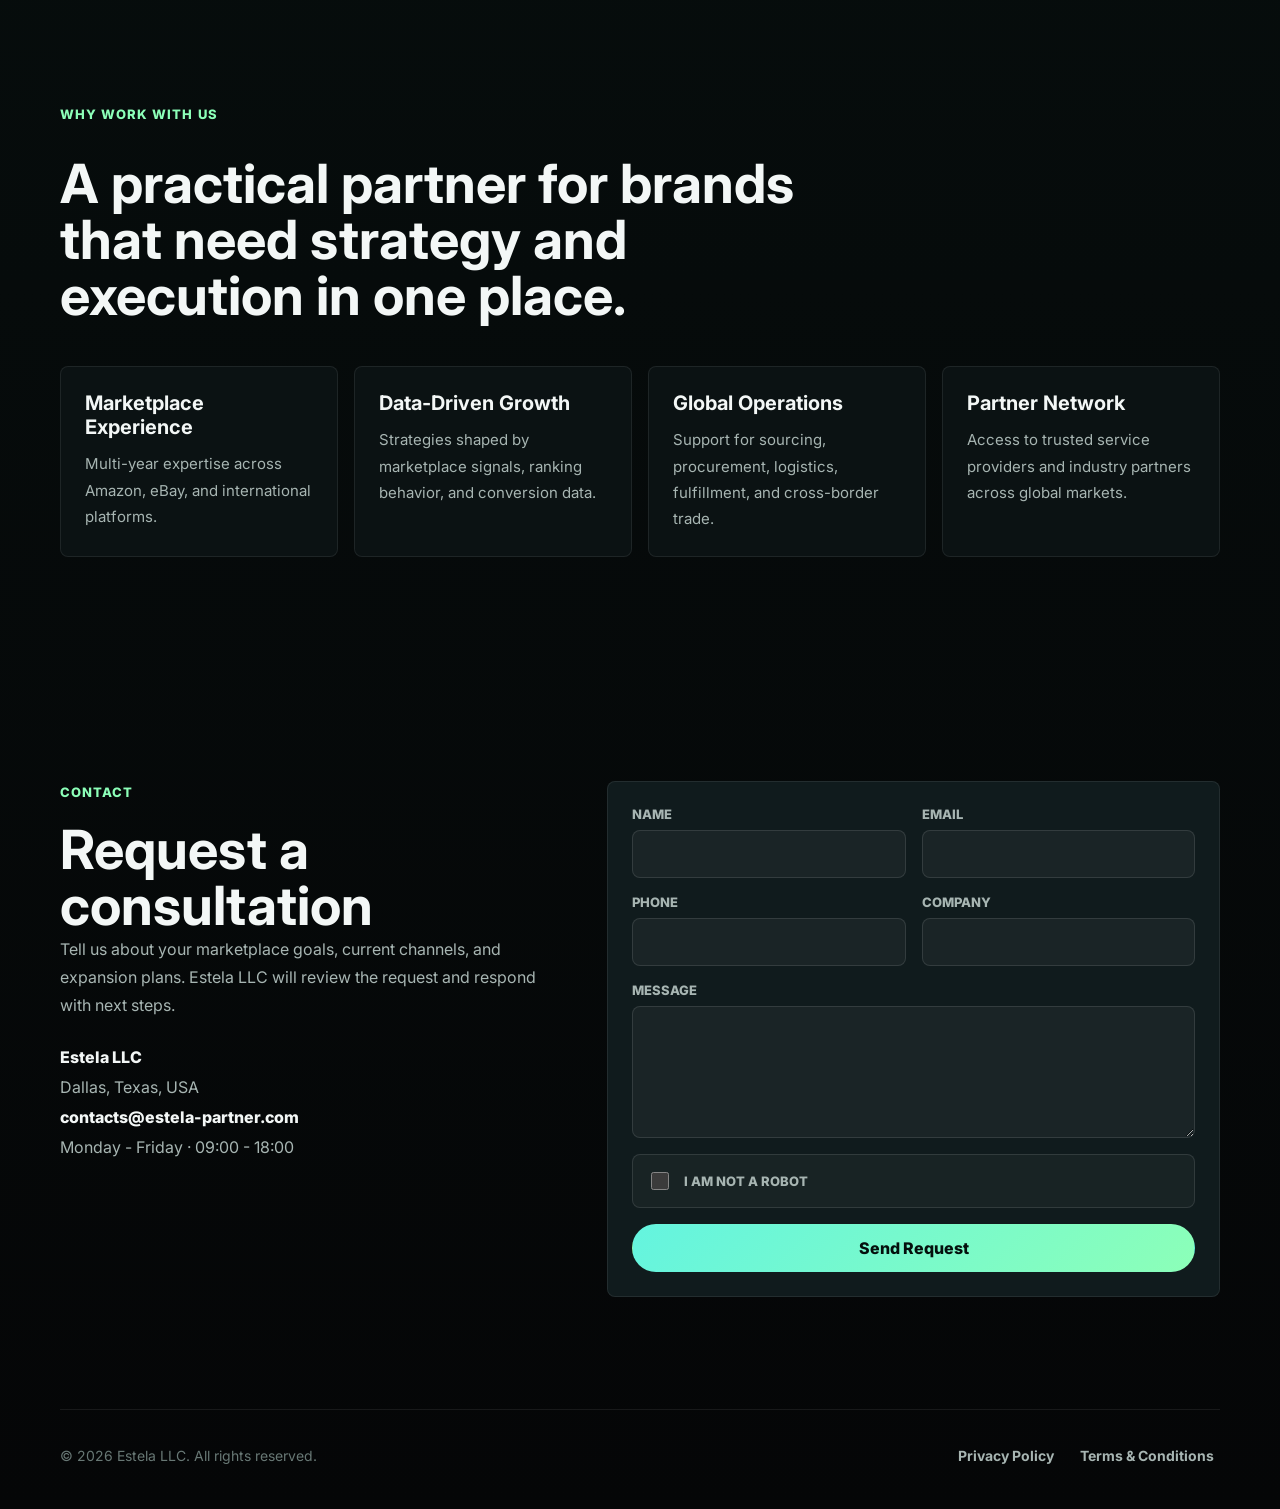
==== commit ee38a47d: "Add floating back to top button" ====
--- a/index.html
+++ b/index.html
@@ -267,6 +267,8 @@
       </div>
     </footer>
 
+    <button class="back-to-top" type="button" aria-label="Back to top" data-back-to-top>↑</button>
+
     <dialog id="privacy" class="legal-dialog">
       <button class="dialog-close" type="button" data-dialog-close aria-label="Close">×</button>
       <h2>Privacy Policy</h2>
--- a/styles.css
+++ b/styles.css
@@ -643,6 +643,40 @@
   font-size: 24px;
 }
 
+.back-to-top {
+  position: fixed;
+  right: 24px;
+  bottom: 24px;
+  z-index: 18;
+  display: grid;
+  width: 52px;
+  height: 52px;
+  place-items: center;
+  border: 1px solid var(--line-strong);
+  border-radius: 50%;
+  background: rgba(5, 10, 11, 0.78);
+  box-shadow: 0 18px 52px rgba(0, 0, 0, 0.36);
+  color: var(--cyan);
+  cursor: pointer;
+  font-size: 24px;
+  font-weight: 800;
+  opacity: 0;
+  pointer-events: none;
+  transform: translateY(14px);
+  transition: opacity 180ms ease, transform 180ms ease, background 180ms ease;
+  backdrop-filter: blur(14px);
+}
+
+.back-to-top.visible {
+  opacity: 1;
+  pointer-events: auto;
+  transform: translateY(0);
+}
+
+.back-to-top:hover {
+  background: rgba(100, 244, 223, 0.13);
+}
+
 @media (max-width: 960px) {
   .hero,
   .contact {
@@ -769,4 +803,11 @@
     align-items: flex-start;
     flex-direction: column;
   }
-}
+
+  .back-to-top {
+    right: 16px;
+    bottom: 16px;
+    width: 48px;
+    height: 48px;
+  }
+}
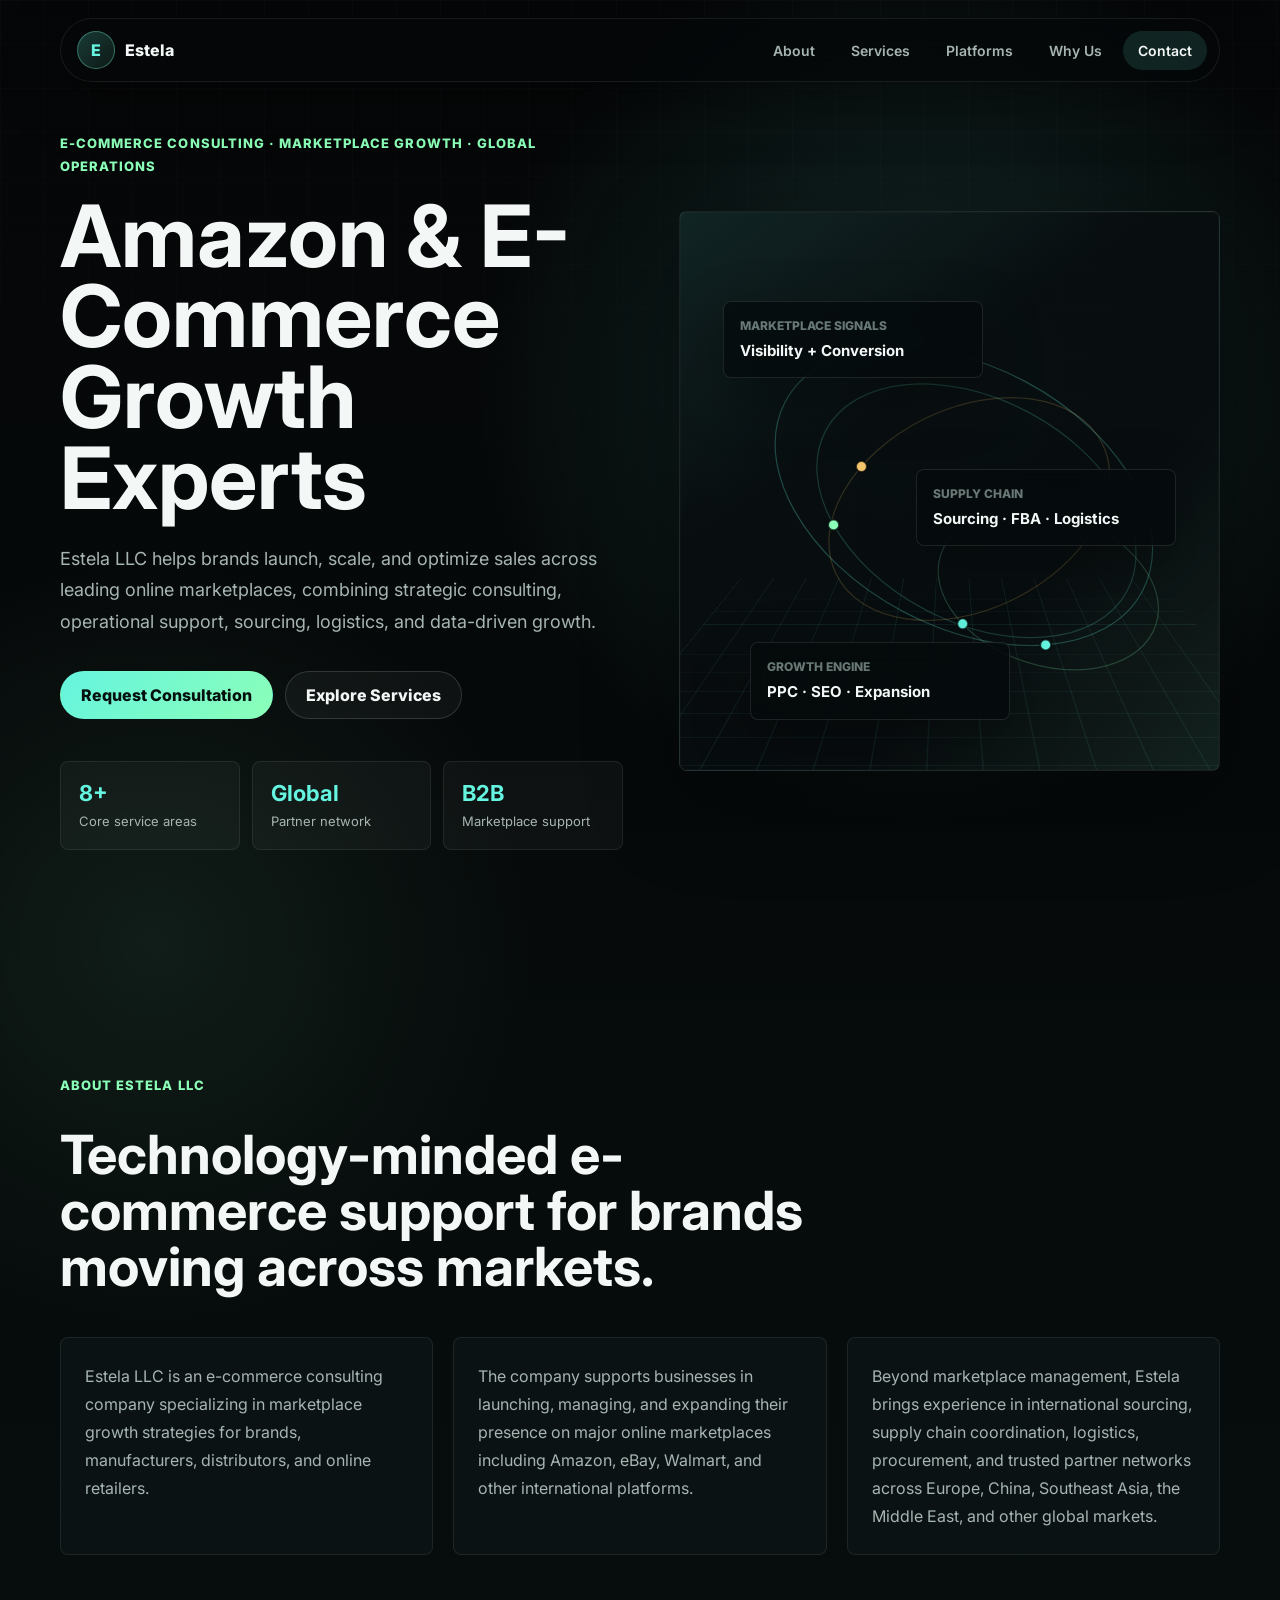
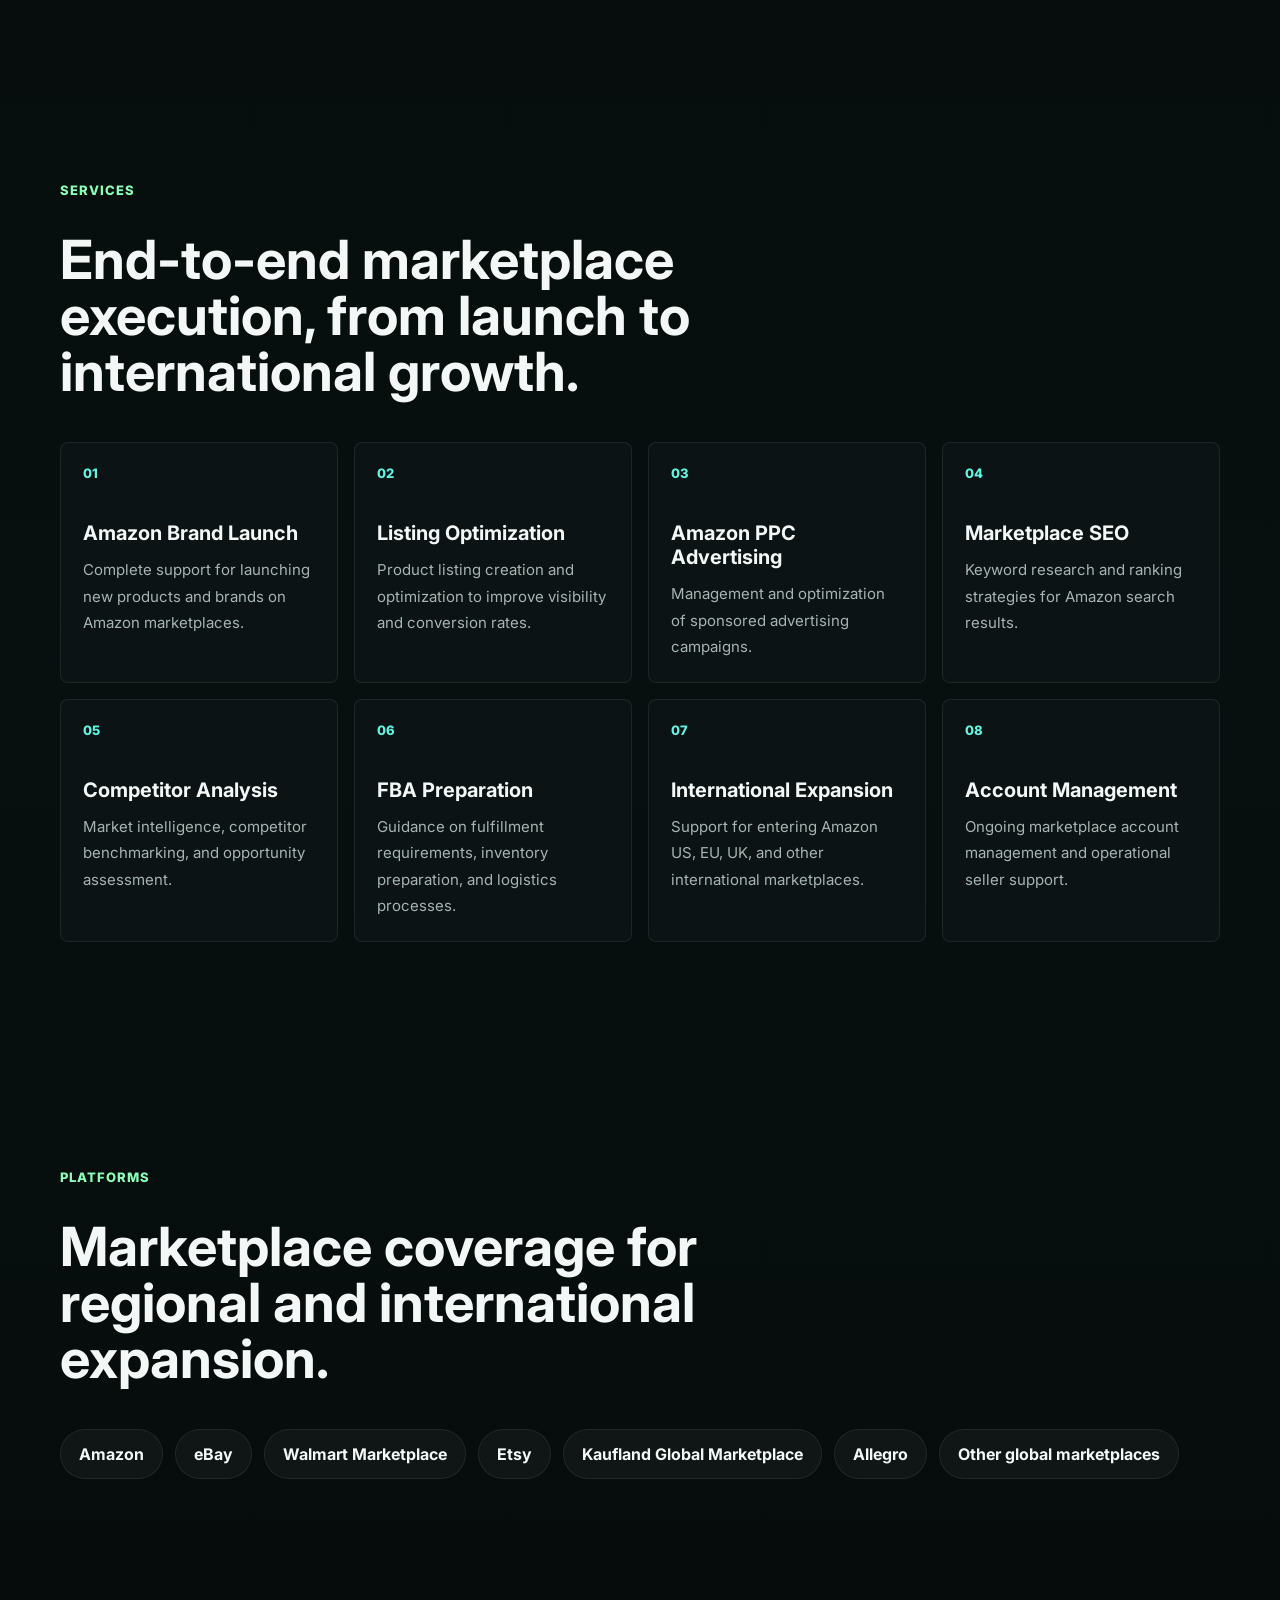
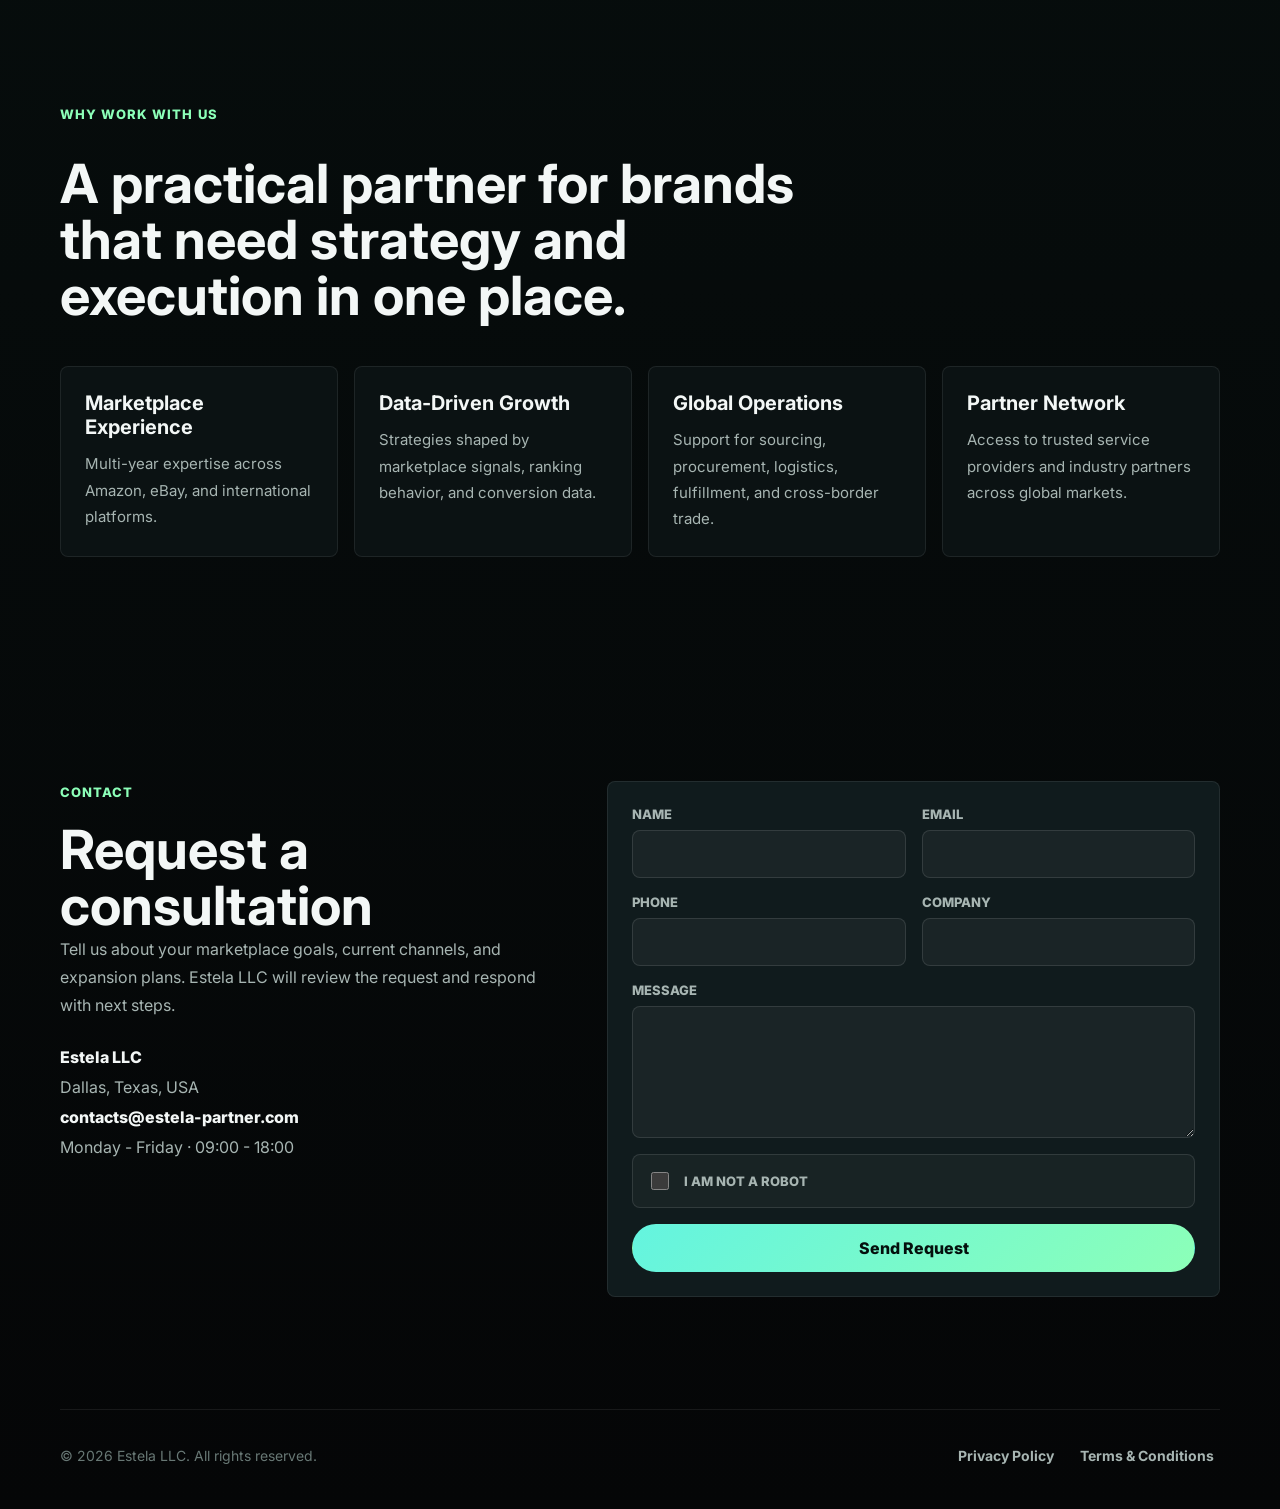
==== commit a6a3f1ee: "Align hero orbit motion paths" ====
--- a/index.html
+++ b/index.html
@@ -63,29 +63,37 @@
 
         <div class="hero-visual" aria-hidden="true">
           <div class="visual-grid"></div>
-          <div class="orbit orbit-one"></div>
-          <div class="orbit orbit-two"></div>
-          <svg class="orbit-motion" viewBox="0 0 600 560" aria-hidden="true">
-            <g transform="translate(300 280) rotate(28) scale(1 .72)">
-              <circle class="moving-node cyan" cx="230" cy="0" r="7">
-                <animateTransform attributeName="transform" type="rotate" from="0 0 0" to="360 0 0" dur="18s" repeatCount="indefinite"></animateTransform>
-              </circle>
-            </g>
-            <g transform="translate(300 280) rotate(28) scale(1 .72)">
-              <circle class="moving-node green" cx="230" cy="0" r="7">
-                <animateTransform attributeName="transform" type="rotate" from="210 0 0" to="570 0 0" dur="23s" repeatCount="indefinite"></animateTransform>
-              </circle>
-            </g>
-            <g transform="translate(300 292) rotate(-26) scale(1 .64)">
-              <circle class="moving-node amber" cx="168" cy="0" r="7">
-                <animateTransform attributeName="transform" type="rotate" from="130 0 0" to="490 0 0" dur="20s" repeatCount="indefinite"></animateTransform>
-              </circle>
-            </g>
-            <g transform="translate(390 375) rotate(18) scale(1 .68)">
-              <circle class="moving-node cyan" cx="118" cy="0" r="7">
-                <animateTransform attributeName="transform" type="rotate" from="60 0 0" to="420 0 0" dur="16s" repeatCount="indefinite"></animateTransform>
-              </circle>
-            </g>
+          <svg class="orbit-map" viewBox="0 0 600 560" aria-hidden="true">
+            <defs>
+              <path id="orbit-market" d="M 514.7 391.6 C 477.1 462.3, 357.6 472.4, 247.9 414 C 138.2 355.7, 79.7 251.1, 117.3 180.4 C 154.9 109.7, 274.4 99.6, 384.1 158 C 493.8 216.3, 552.3 320.9, 514.7 391.6 Z"></path>
+              <path id="orbit-growth" d="M 497.8 391.2 C 465.6 451.7, 364.4 460.7, 271.8 411.5 C 179.1 362.2, 130.1 273.3, 162.2 212.8 C 194.4 152.3, 295.6 143.3, 388.2 192.5 C 480.9 241.8, 529.9 330.7, 497.8 391.2 Z"></path>
+              <path id="orbit-supply" d="M 529.8 428.9 C 515.5 473.1, 450.2 491.4, 384 469.9 C 317.9 448.4, 275.8 395.2, 290.2 351.1 C 304.5 306.9, 369.8 288.6, 436 310.1 C 502.1 331.6, 544.2 384.8, 529.8 428.9 Z"></path>
+              <path id="orbit-core" d="M 470.3 227.7 C 497.4 283.3, 453 360.7, 371.1 400.7 C 289.2 440.6, 200.8 427.9, 173.7 372.3 C 146.6 316.7, 191 239.3, 272.9 199.3 C 354.8 159.4, 443.2 172.1, 470.3 227.7 Z"></path>
+            </defs>
+            <use class="orbit-line cyan-line" href="#orbit-market"></use>
+            <use class="orbit-line cyan-line soft" href="#orbit-growth"></use>
+            <use class="orbit-line green-line" href="#orbit-supply"></use>
+            <use class="orbit-line amber-line" href="#orbit-core"></use>
+            <circle class="moving-node cyan" r="6">
+              <animateMotion dur="18s" repeatCount="indefinite" rotate="0">
+                <mpath href="#orbit-market"></mpath>
+              </animateMotion>
+            </circle>
+            <circle class="moving-node green" r="6">
+              <animateMotion dur="23s" begin="-7s" repeatCount="indefinite" rotate="0">
+                <mpath href="#orbit-growth"></mpath>
+              </animateMotion>
+            </circle>
+            <circle class="moving-node amber" r="6">
+              <animateMotion dur="20s" begin="-11s" repeatCount="indefinite" rotate="0">
+                <mpath href="#orbit-core"></mpath>
+              </animateMotion>
+            </circle>
+            <circle class="moving-node cyan" r="6">
+              <animateMotion dur="16s" begin="-4s" repeatCount="indefinite" rotate="0">
+                <mpath href="#orbit-supply"></mpath>
+              </animateMotion>
+            </circle>
           </svg>
           <div class="data-card card-a">
             <span>Marketplace Signals</span>
--- a/styles.css
+++ b/styles.css
@@ -287,48 +287,7 @@
   transform-origin: bottom center;
 }
 
-.hero-visual::before,
-.hero-visual::after {
-  position: absolute;
-  content: "";
-}
-
-.hero-visual::before {
-  inset: 17% 9%;
-  border: 1px solid rgba(100, 244, 223, 0.2);
-  border-radius: 50%;
-  transform: rotate(-18deg);
-}
-
-.hero-visual::after {
-  right: 12%;
-  bottom: 12%;
-  width: 44%;
-  height: 34%;
-  border: 1px solid rgba(140, 255, 184, 0.2);
-  border-radius: 50%;
-  transform: rotate(18deg);
-}
-
-.orbit {
-  position: absolute;
-  z-index: 1;
-  border: 1px solid rgba(100, 244, 223, 0.25);
-  border-radius: 50%;
-}
-
-.orbit-one {
-  inset: 18% 14% 21% 12%;
-  transform: rotate(28deg);
-}
-
-.orbit-two {
-  inset: 29% 24% 28% 23%;
-  border-color: rgba(245, 197, 107, 0.18);
-  transform: rotate(-26deg);
-}
-
-.orbit-motion {
+.orbit-map {
   position: absolute;
   inset: 0;
   z-index: 2;
@@ -337,22 +296,41 @@
   pointer-events: none;
 }
 
+.orbit-line {
+  fill: none;
+  stroke-width: 1.35;
+}
+
+.cyan-line {
+  stroke: rgba(100, 244, 223, 0.26);
+}
+
+.green-line {
+  stroke: rgba(140, 255, 184, 0.2);
+}
+
+.amber-line {
+  stroke: rgba(245, 197, 107, 0.18);
+}
+
+.orbit-line.soft {
+  opacity: 0.72;
+}
+
 .moving-node {
-  filter: drop-shadow(0 0 12px currentColor) drop-shadow(0 0 26px currentColor);
+  stroke: rgba(5, 10, 11, 0.72);
+  stroke-width: 2;
 }
 
 .moving-node.cyan {
-  color: rgba(100, 244, 223, 0.9);
   fill: var(--cyan);
 }
 
 .moving-node.green {
-  color: rgba(140, 255, 184, 0.9);
   fill: var(--green);
 }
 
 .moving-node.amber {
-  color: rgba(245, 197, 107, 0.82);
   fill: var(--amber);
 }
 
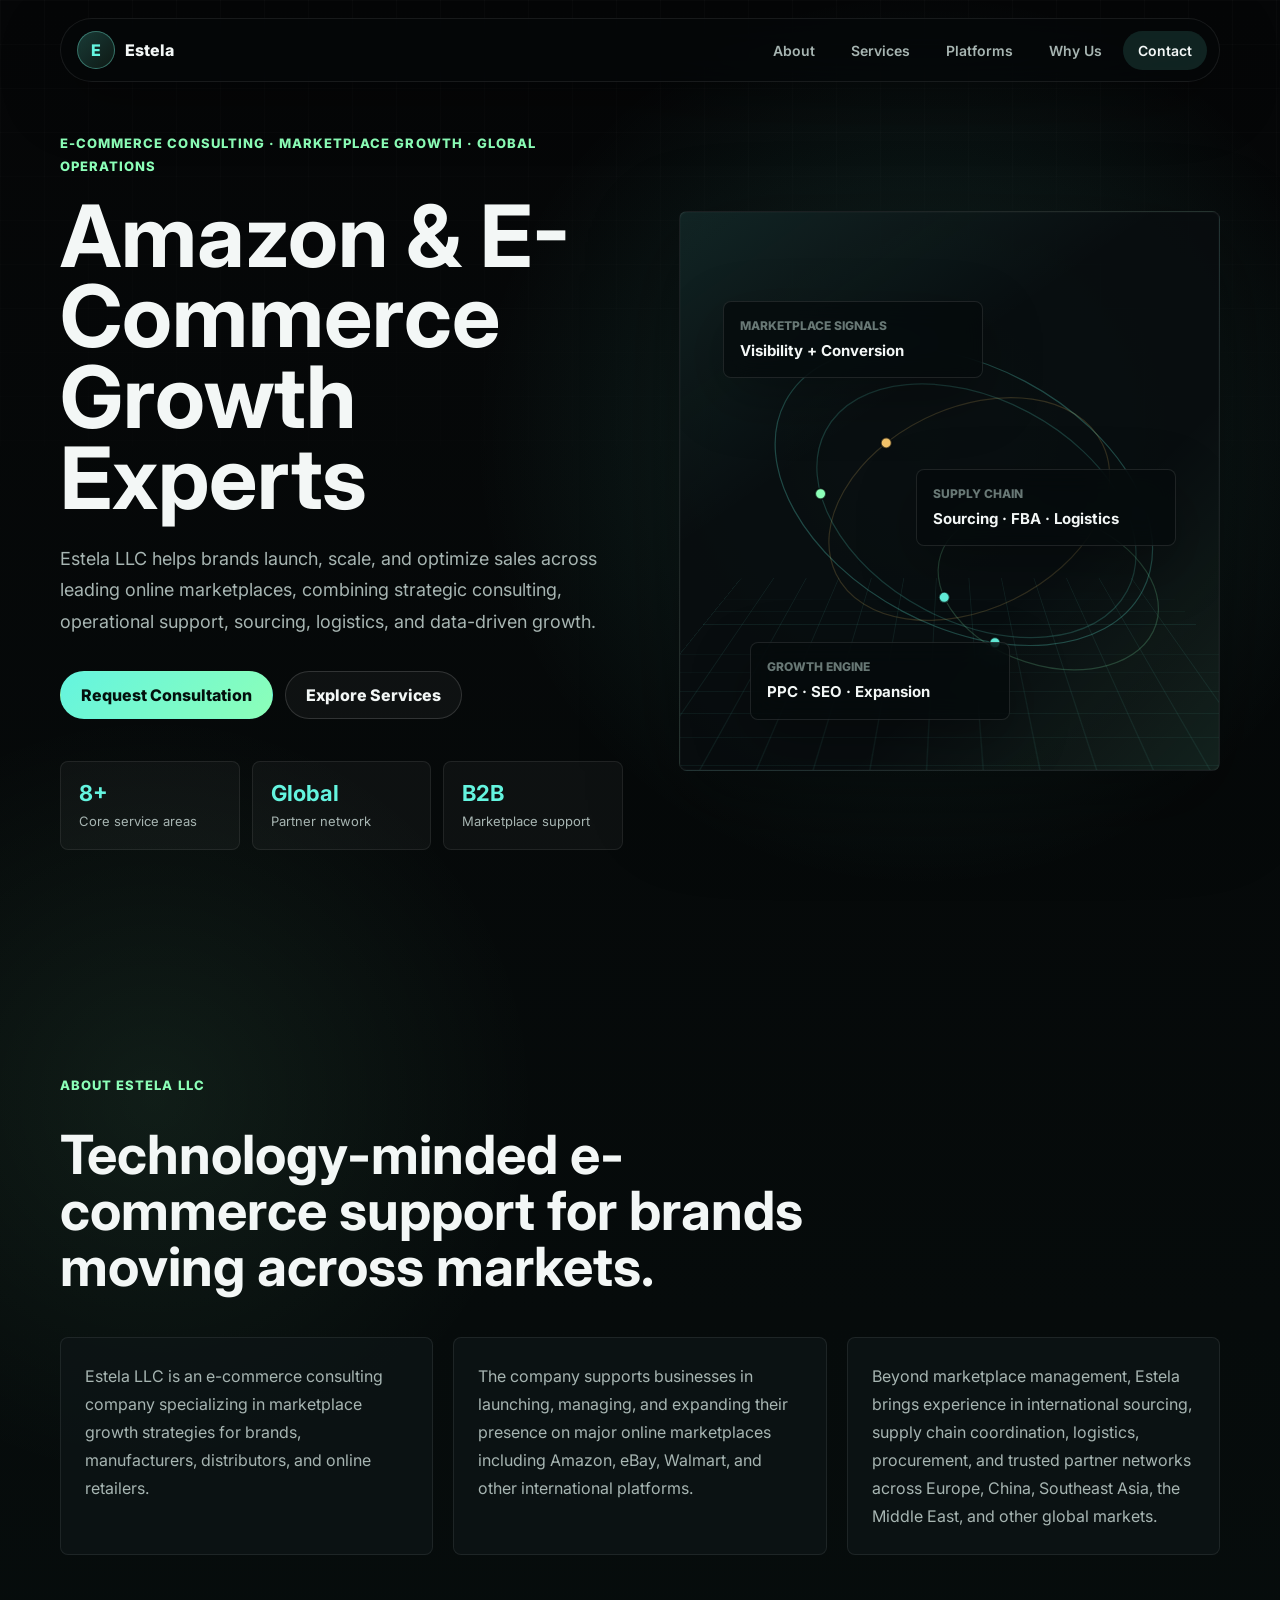
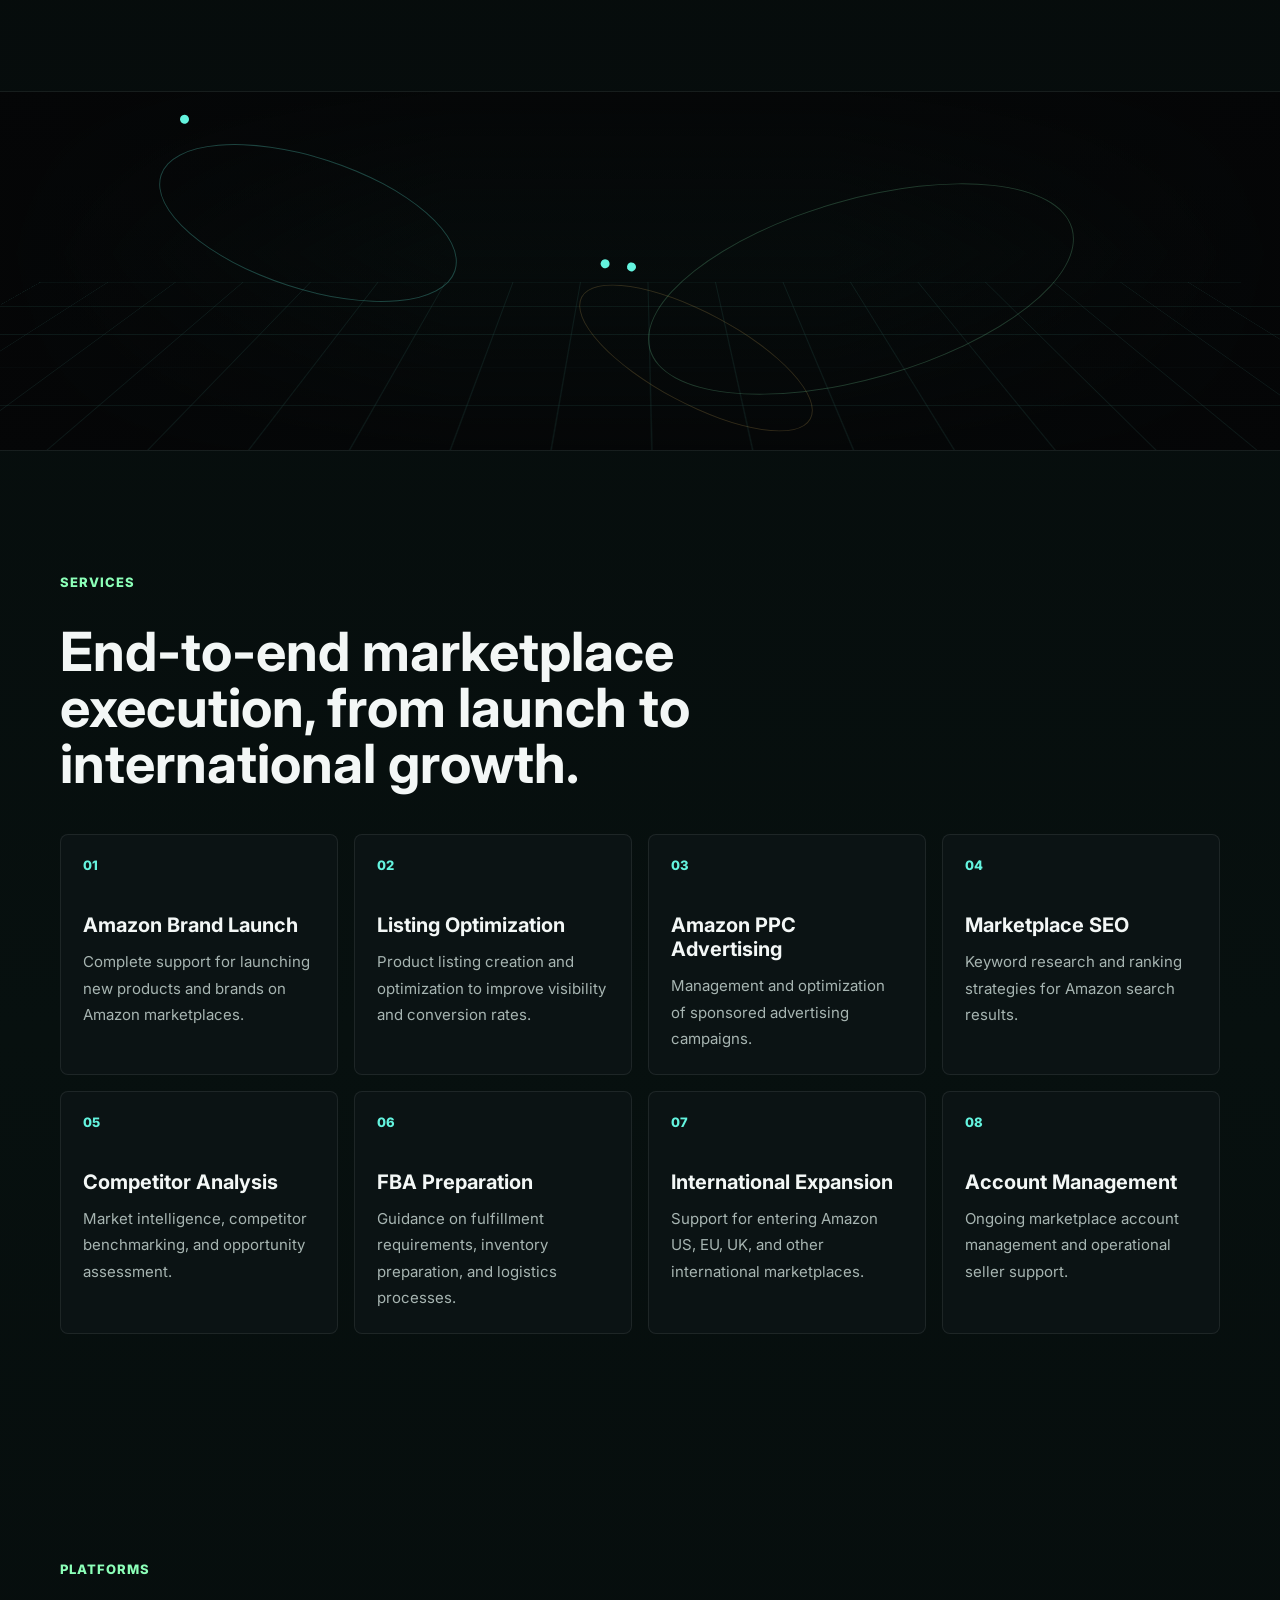
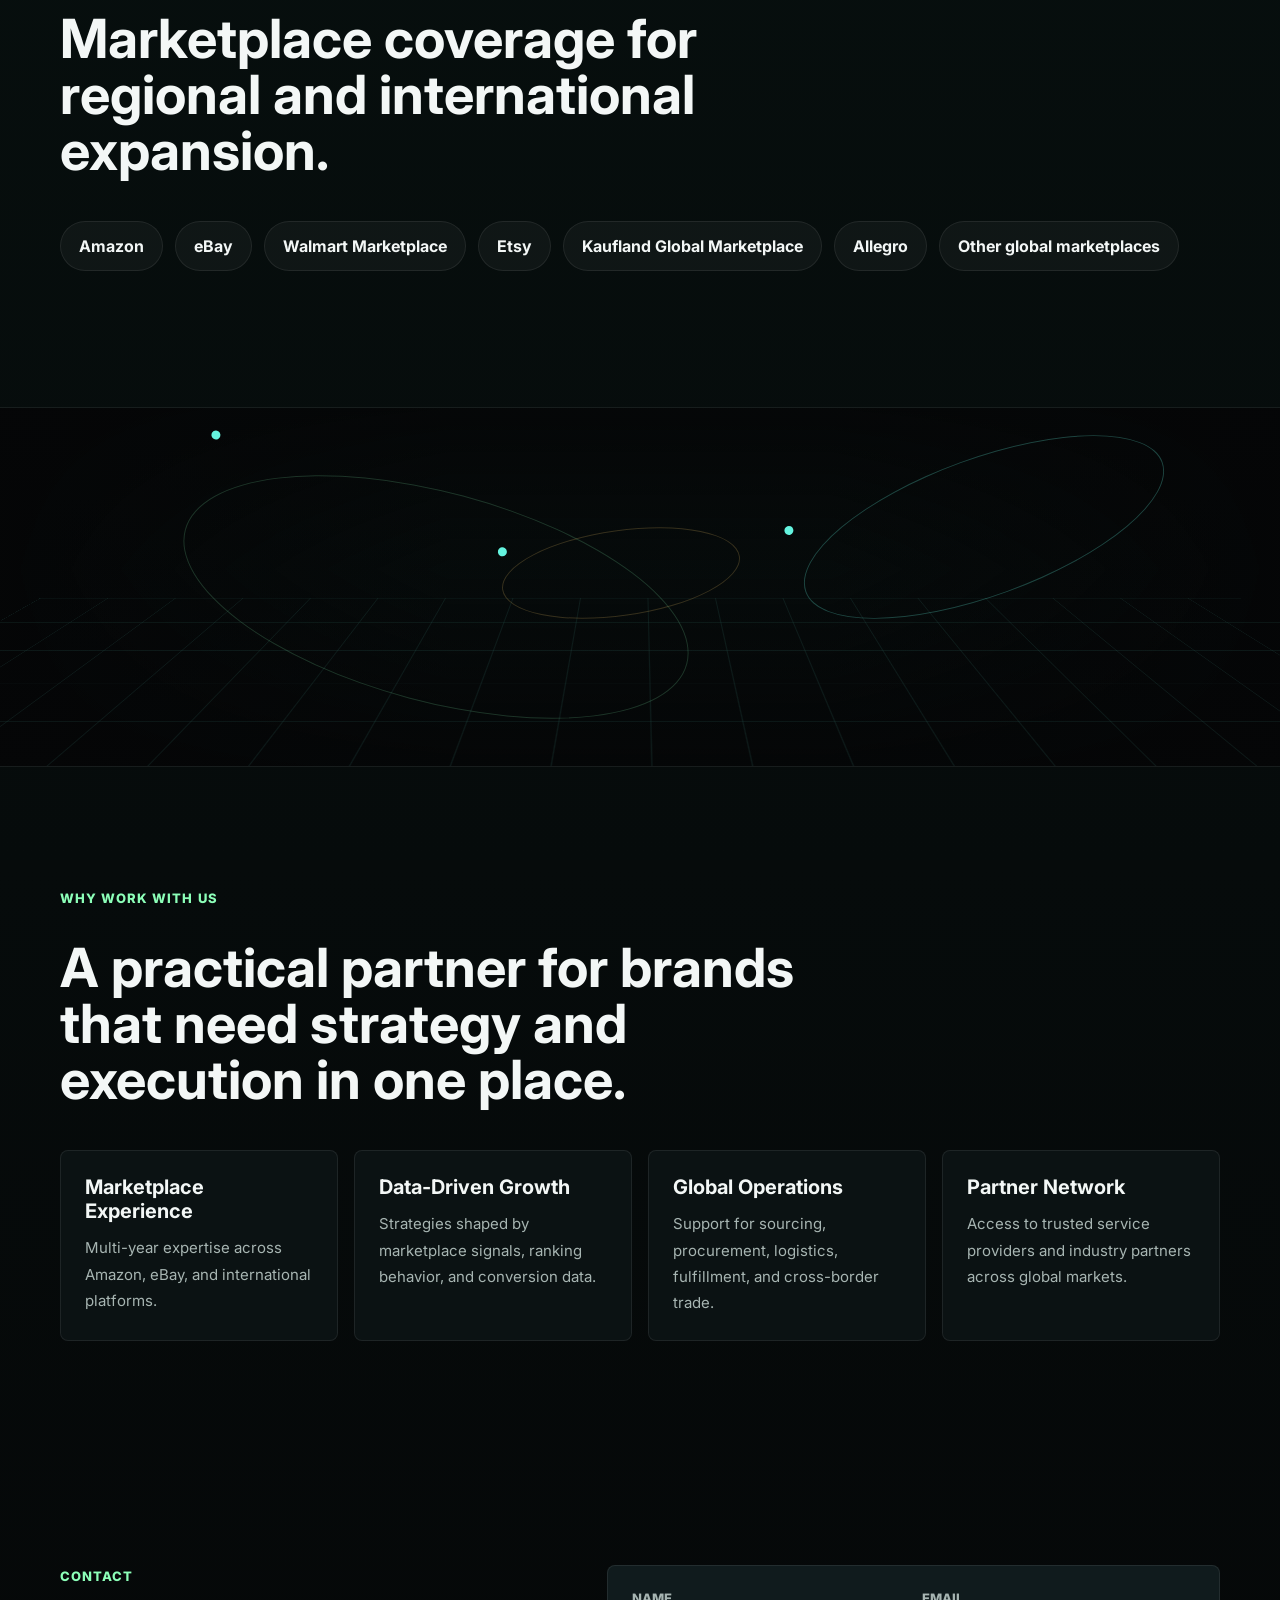
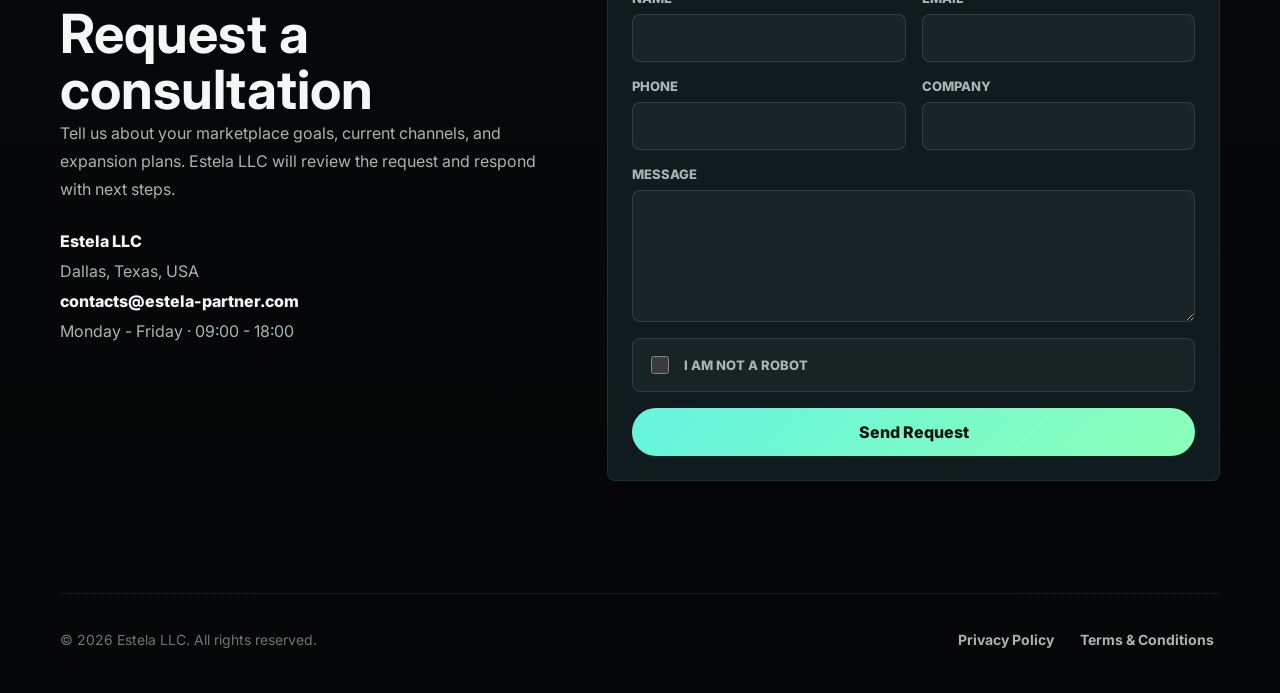
==== commit eb7d9383: "Add fixed abstract scroll backgrounds" ====
--- a/index.html
+++ b/index.html
@@ -132,6 +132,14 @@
         </div>
       </section>
 
+      <div class="scroll-visual visual-network" aria-hidden="true">
+        <div class="visual-panel">
+          <span></span>
+          <span></span>
+          <span></span>
+        </div>
+      </div>
+
       <section class="section services" id="services">
         <div class="section-heading">
           <p class="eyebrow">Services</p>
@@ -196,6 +204,14 @@
           <span>Other global marketplaces</span>
         </div>
       </section>
+
+      <div class="scroll-visual visual-expansion" aria-hidden="true">
+        <div class="visual-panel">
+          <span></span>
+          <span></span>
+          <span></span>
+        </div>
+      </div>
 
       <section class="section why" id="why">
         <div class="section-heading">
--- a/styles.css
+++ b/styles.css
@@ -132,6 +132,133 @@
   scroll-margin-top: 110px;
 }
 
+.scroll-visual {
+  position: relative;
+  min-height: 360px;
+  margin: 24px 0 8px;
+  overflow: hidden;
+  border-block: 1px solid rgba(255, 255, 255, 0.07);
+  background-attachment: fixed;
+  background-position: center;
+  background-size: cover;
+}
+
+.scroll-visual::before,
+.scroll-visual::after {
+  position: absolute;
+  inset: 0;
+  content: "";
+  pointer-events: none;
+}
+
+.scroll-visual::before {
+  background:
+    linear-gradient(180deg, rgba(5, 6, 7, 0.84), rgba(5, 6, 7, 0.22) 45%, rgba(5, 6, 7, 0.88)),
+    linear-gradient(90deg, rgba(5, 6, 7, 0.94), transparent 35%, transparent 65%, rgba(5, 6, 7, 0.94));
+}
+
+.scroll-visual::after {
+  opacity: 0.48;
+  background-image:
+    linear-gradient(rgba(100, 244, 223, 0.16) 1px, transparent 1px),
+    linear-gradient(90deg, rgba(100, 244, 223, 0.16) 1px, transparent 1px);
+  background-size: 72px 72px;
+  transform: perspective(880px) rotateX(60deg) scale(1.4);
+  transform-origin: bottom center;
+}
+
+.visual-network {
+  background-image:
+    linear-gradient(118deg, rgba(100, 244, 223, 0.22), transparent 28%),
+    linear-gradient(242deg, rgba(140, 255, 184, 0.18), transparent 32%),
+    repeating-linear-gradient(126deg, transparent 0 54px, rgba(100, 244, 223, 0.18) 55px, transparent 56px),
+    linear-gradient(135deg, #071112, #030506 68%);
+}
+
+.visual-expansion {
+  background-image:
+    linear-gradient(105deg, rgba(245, 197, 107, 0.14), transparent 24%),
+    linear-gradient(252deg, rgba(100, 244, 223, 0.22), transparent 36%),
+    repeating-linear-gradient(32deg, transparent 0 42px, rgba(140, 255, 184, 0.14) 43px, transparent 44px),
+    linear-gradient(135deg, #050607, #0a1514 62%, #050607);
+}
+
+.visual-panel {
+  position: absolute;
+  inset: 0;
+  z-index: 1;
+  width: min(100%, var(--max));
+  margin: 0 auto;
+}
+
+.visual-panel span {
+  position: absolute;
+  display: block;
+  border: 1px solid rgba(100, 244, 223, 0.26);
+  border-radius: 50%;
+}
+
+.visual-panel span::before {
+  position: absolute;
+  width: 9px;
+  height: 9px;
+  border-radius: 50%;
+  background: var(--cyan);
+  content: "";
+}
+
+.visual-network .visual-panel span:nth-child(1) {
+  top: 18%;
+  left: 8%;
+  width: 310px;
+  height: 132px;
+  transform: rotate(18deg);
+}
+
+.visual-network .visual-panel span:nth-child(2) {
+  top: 30%;
+  right: 12%;
+  width: 440px;
+  height: 180px;
+  border-color: rgba(140, 255, 184, 0.2);
+  transform: rotate(-16deg);
+}
+
+.visual-network .visual-panel span:nth-child(3) {
+  right: 34%;
+  bottom: 13%;
+  width: 260px;
+  height: 92px;
+  border-color: rgba(245, 197, 107, 0.18);
+  transform: rotate(28deg);
+}
+
+.visual-expansion .visual-panel span:nth-child(1) {
+  top: 14%;
+  right: 4%;
+  width: 380px;
+  height: 138px;
+  transform: rotate(-20deg);
+}
+
+.visual-expansion .visual-panel span:nth-child(2) {
+  bottom: 18%;
+  left: 10%;
+  width: 520px;
+  height: 210px;
+  border-color: rgba(140, 255, 184, 0.18);
+  transform: rotate(15deg);
+}
+
+.visual-expansion .visual-panel span:nth-child(3) {
+  top: 34%;
+  left: 38%;
+  width: 240px;
+  height: 86px;
+  border-color: rgba(245, 197, 107, 0.2);
+  transform: rotate(-8deg);
+}
+
 .hero {
   display: grid;
   min-height: 100vh;
@@ -674,6 +801,11 @@
   .why-grid {
     grid-template-columns: repeat(2, 1fr);
   }
+
+  .scroll-visual {
+    min-height: 300px;
+    background-attachment: scroll;
+  }
 }
 
 @media (max-width: 720px) {
@@ -726,6 +858,19 @@
     padding: 78px 0;
   }
 
+  .scroll-visual {
+    min-height: 240px;
+    margin: 8px 0 0;
+  }
+
+  .scroll-visual::after {
+    background-size: 54px 54px;
+  }
+
+  .visual-panel span {
+    opacity: 0.72;
+  }
+
   .hero {
     min-height: auto;
     padding-top: 116px;
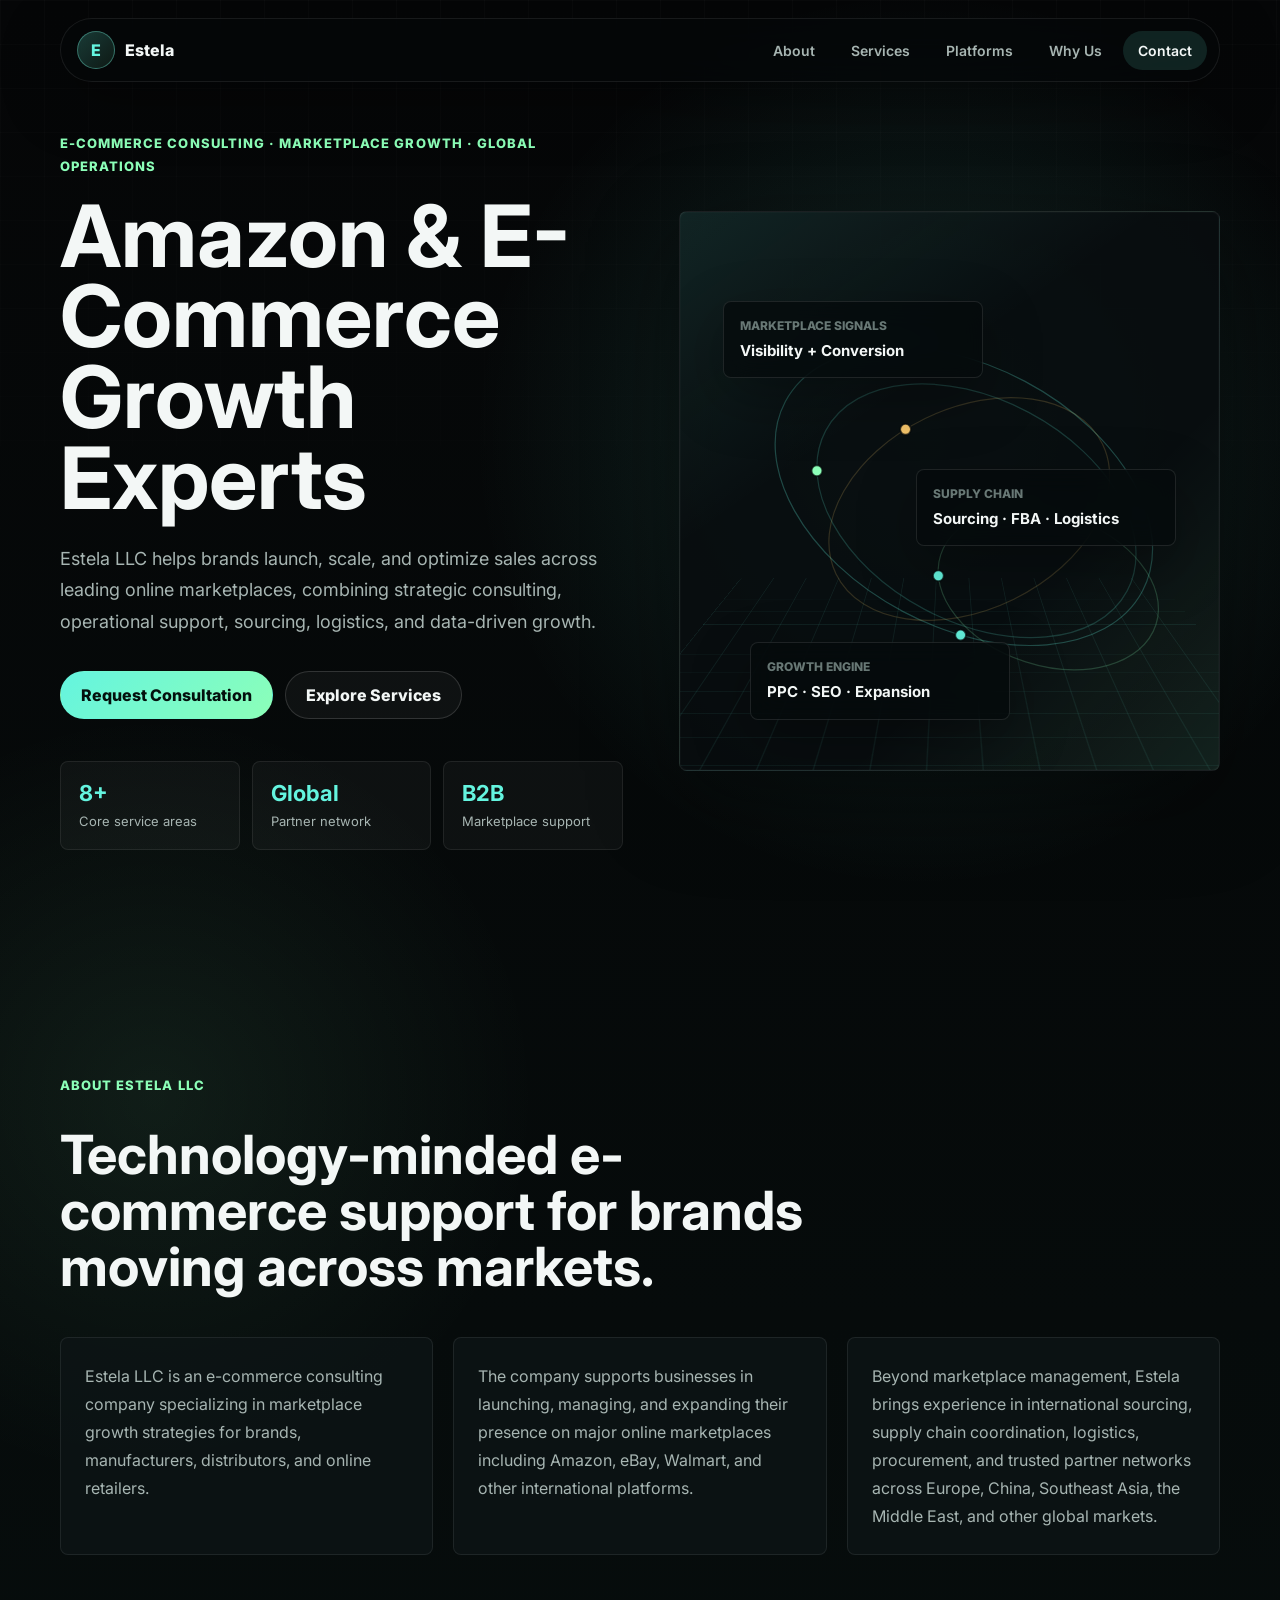
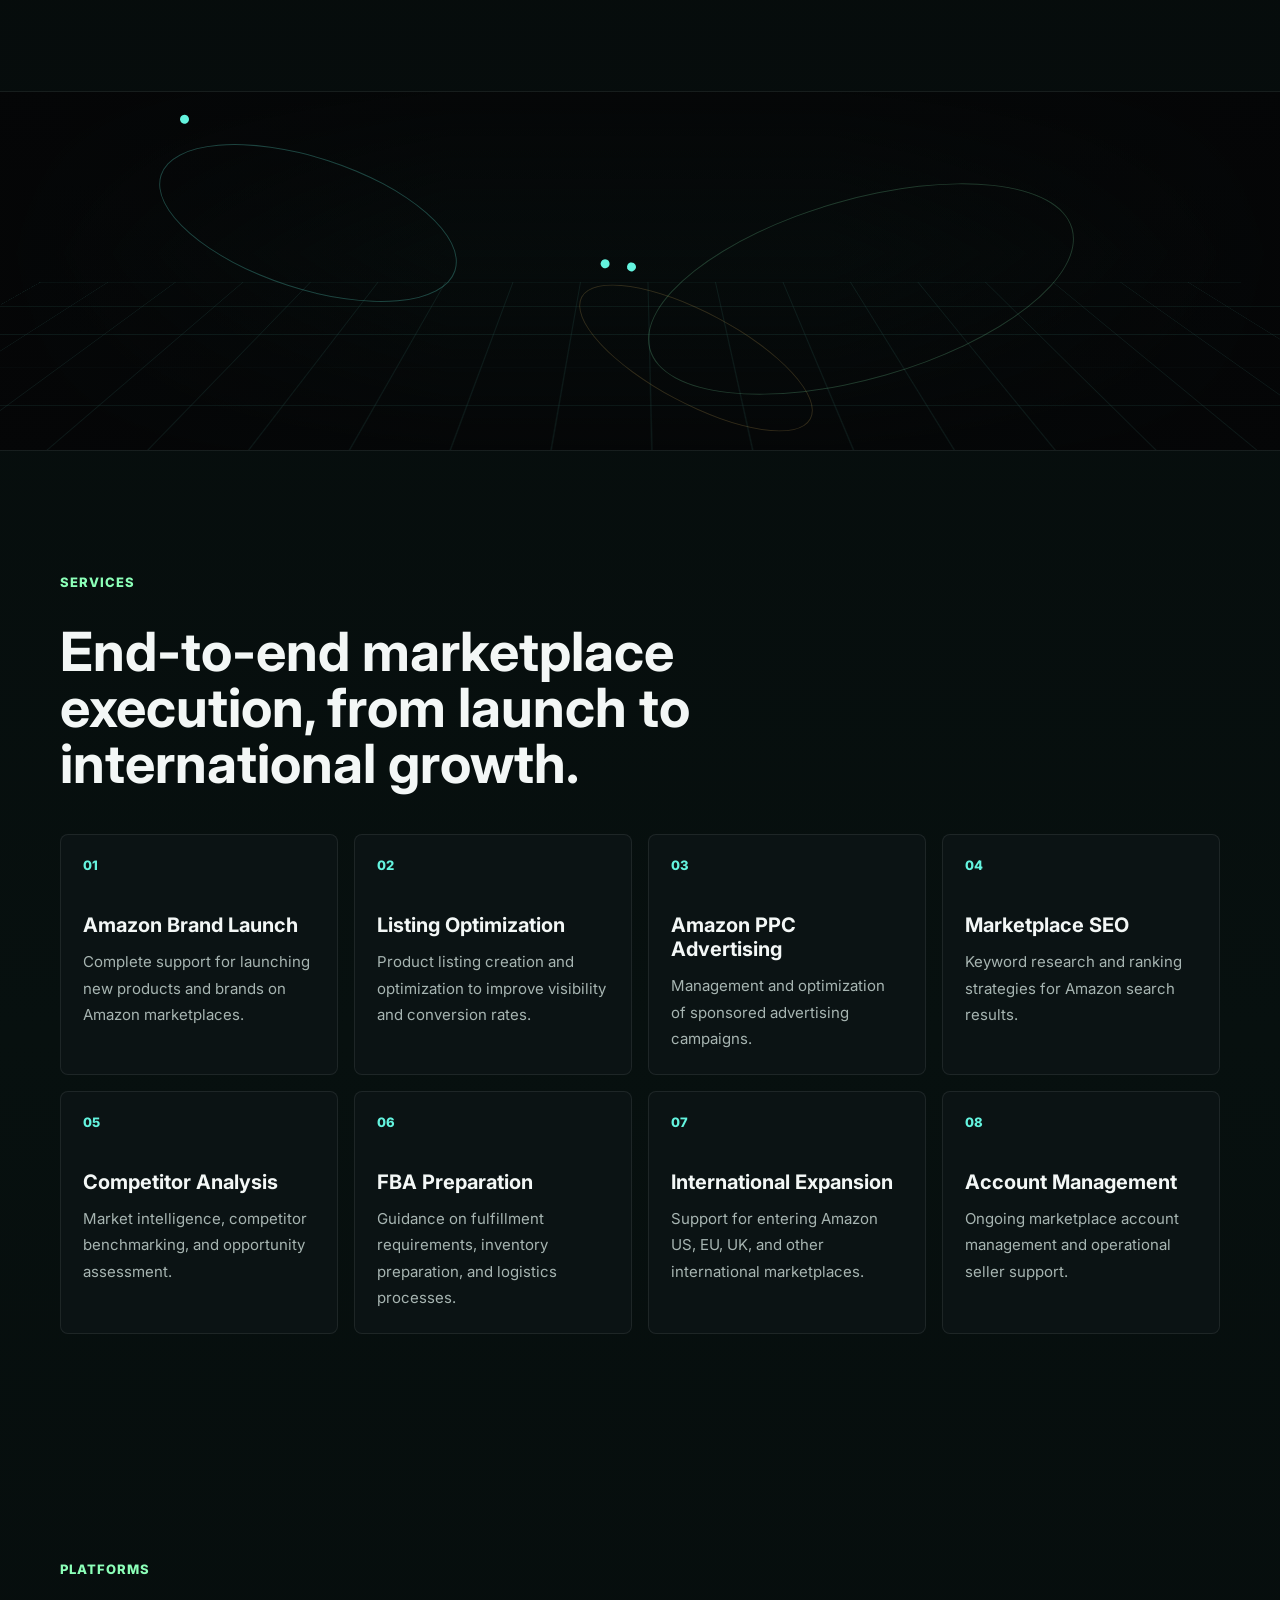
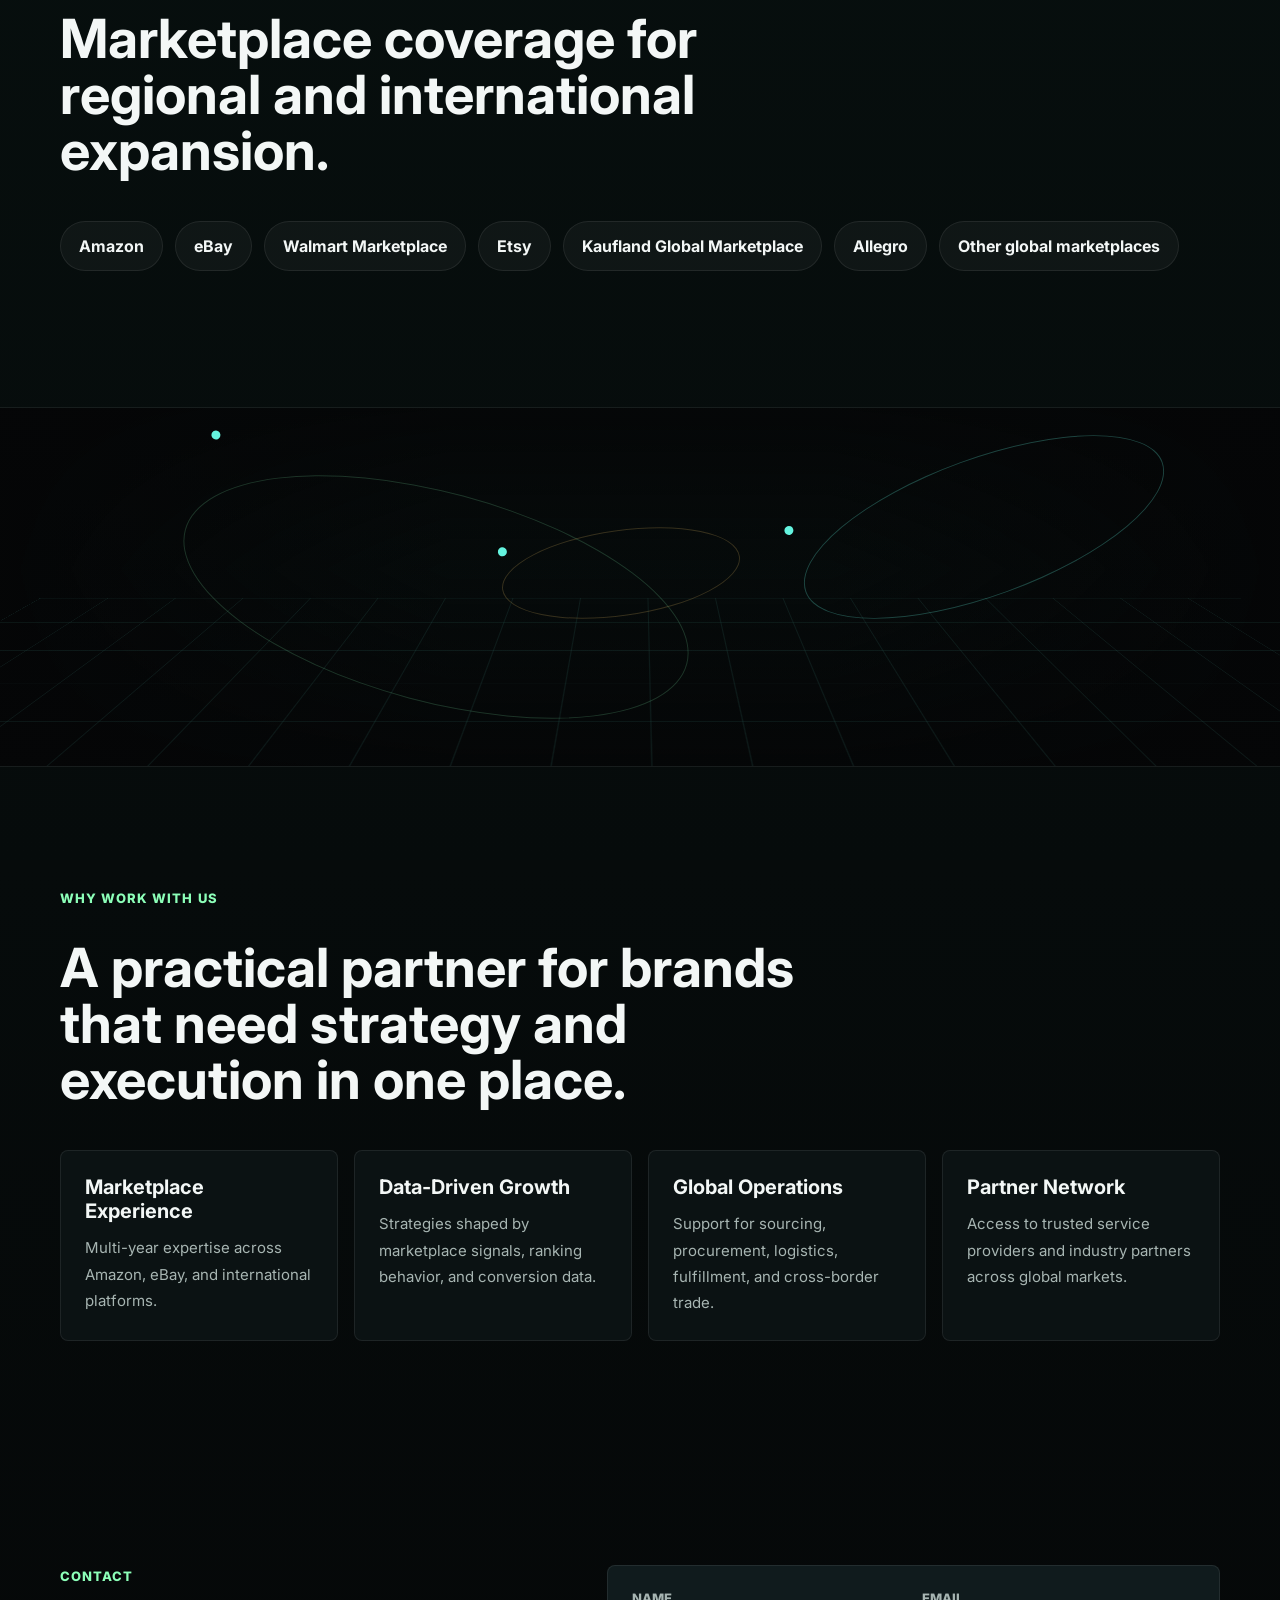
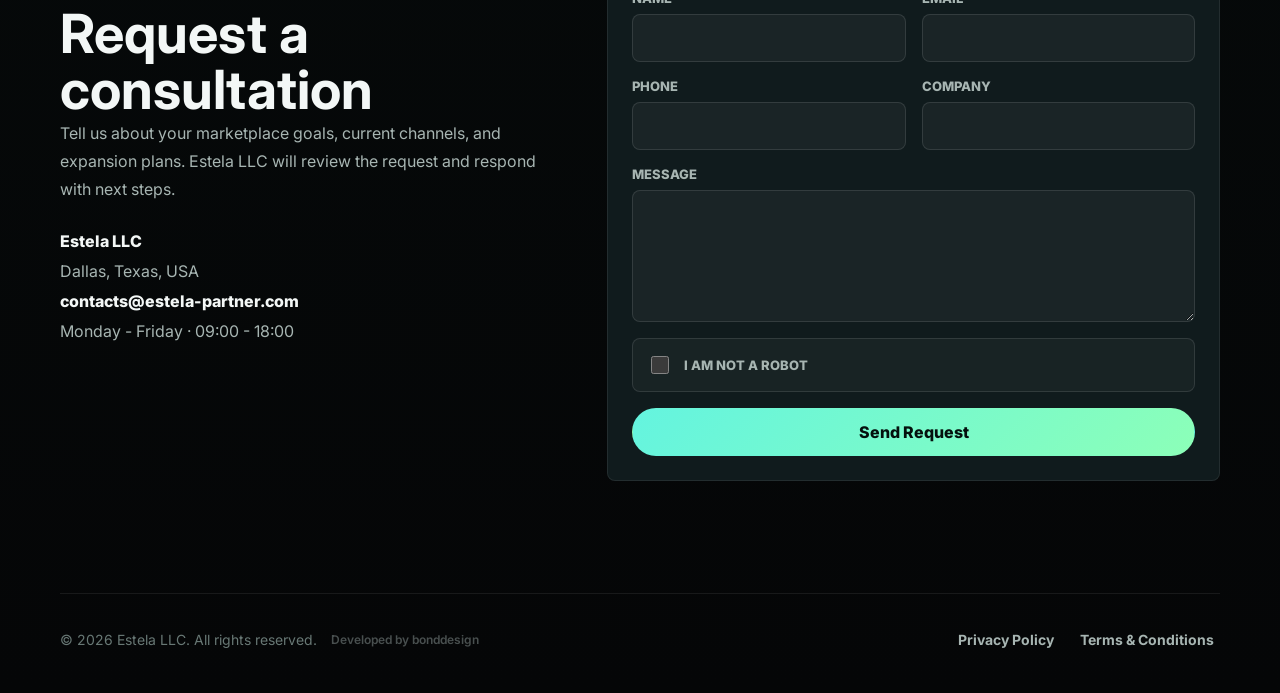
==== commit f849b857: "Add bonddesign footer credit" ====
--- a/index.html
+++ b/index.html
@@ -284,7 +284,10 @@
     </main>
 
     <footer class="site-footer">
-      <span>© 2026 Estela LLC. All rights reserved.</span>
+      <div class="footer-meta">
+        <span>© 2026 Estela LLC. All rights reserved.</span>
+        <a class="developer-credit" href="https://bonddesign.top" target="_blank" rel="noopener">Developed by bonddesign</a>
+      </div>
       <div>
         <button type="button" data-dialog-open="privacy">Privacy Policy</button>
         <button type="button" data-dialog-open="terms">Terms & Conditions</button>
--- a/styles.css
+++ b/styles.css
@@ -699,6 +699,20 @@
   gap: 14px;
 }
 
+.footer-meta {
+  align-items: center;
+}
+
+.developer-credit {
+  color: rgba(167, 181, 178, 0.42);
+  font-size: 12px;
+  font-weight: 600;
+}
+
+.developer-credit:hover {
+  color: rgba(100, 244, 223, 0.78);
+}
+
 .site-footer button {
   border: 0;
   background: transparent;
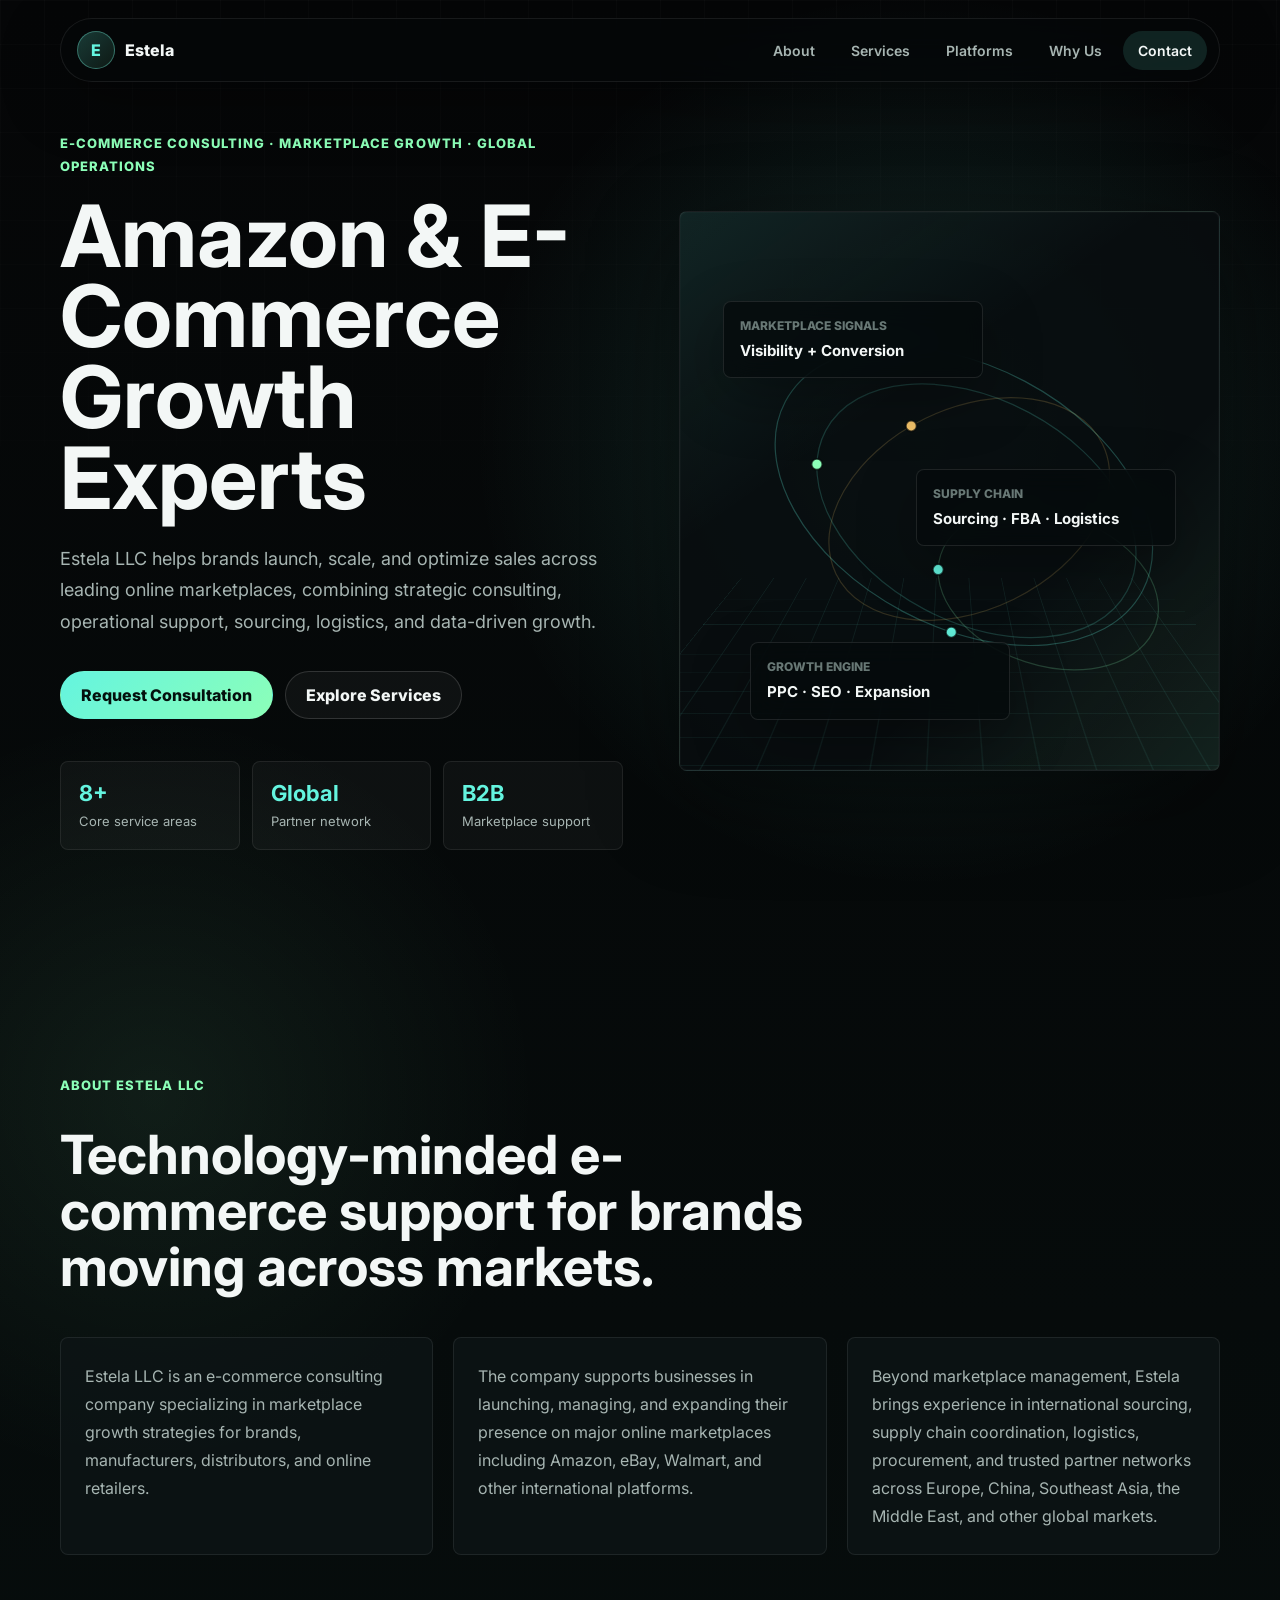
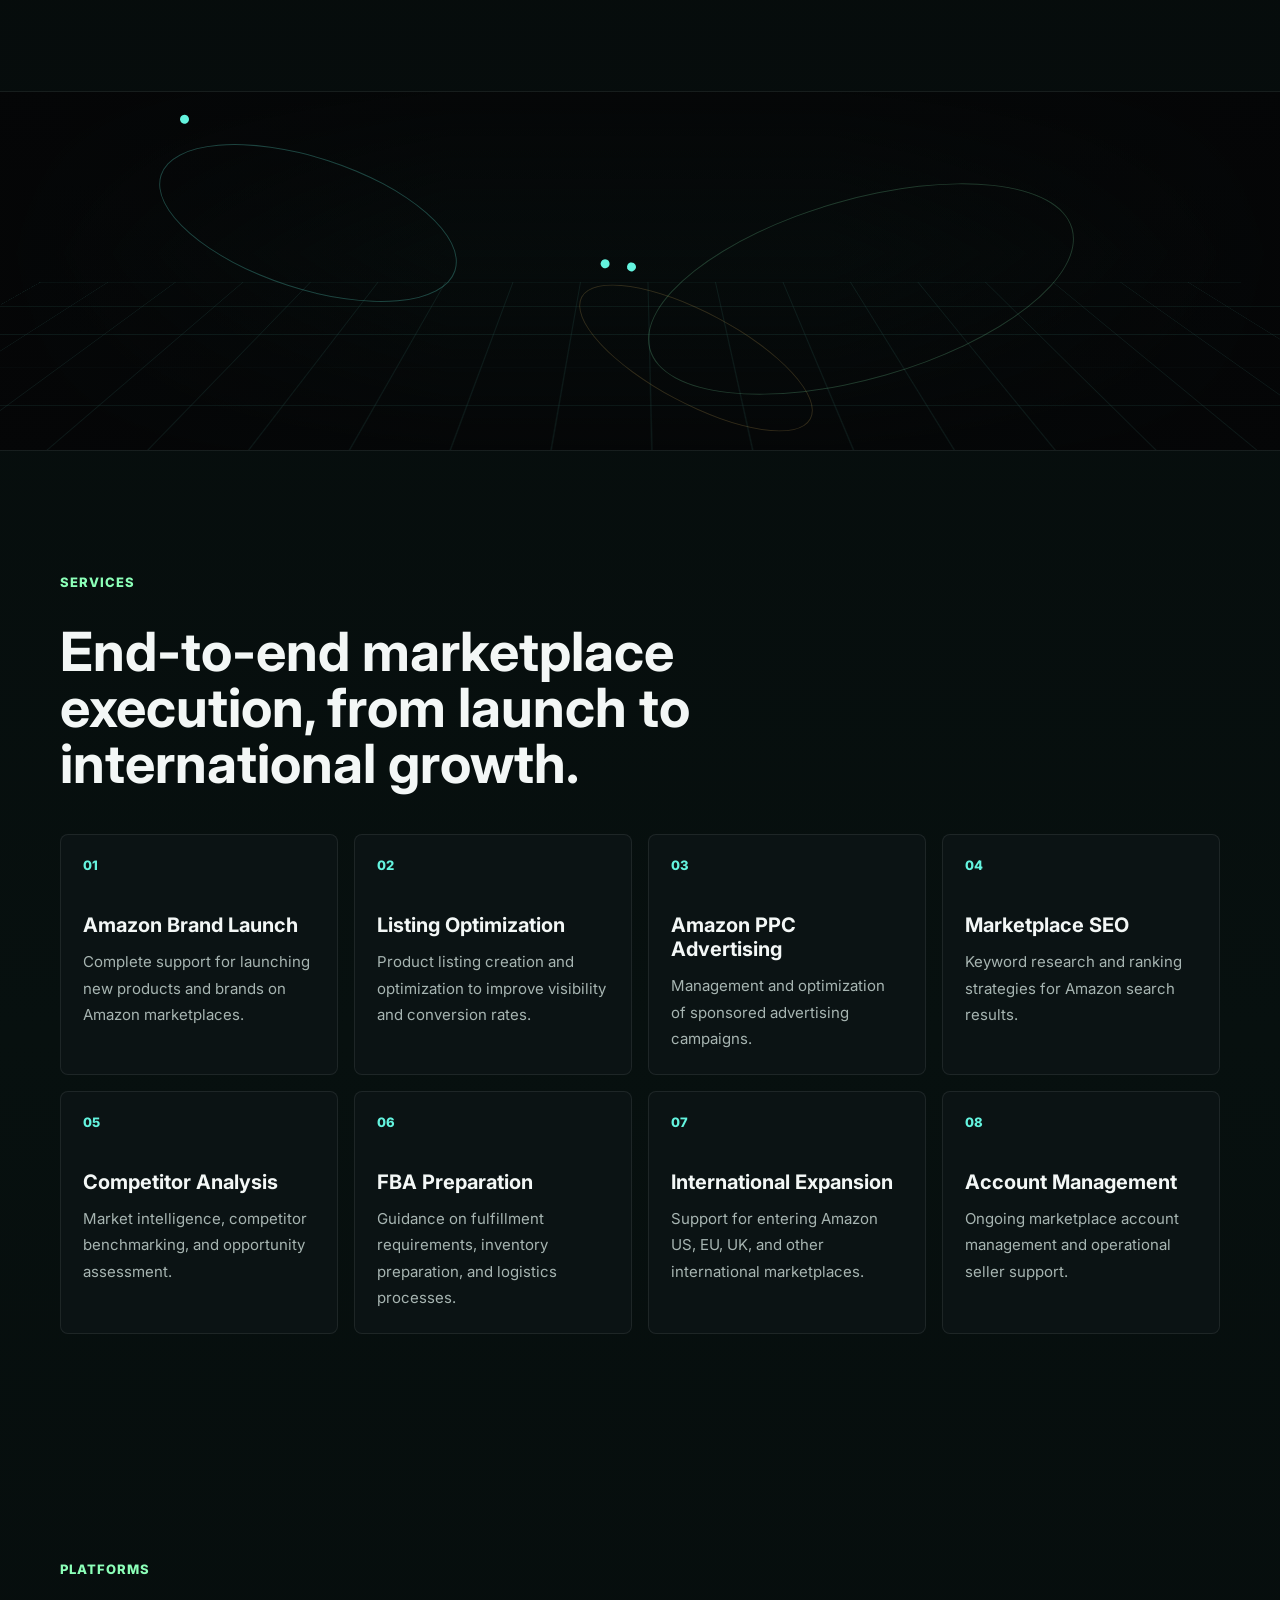
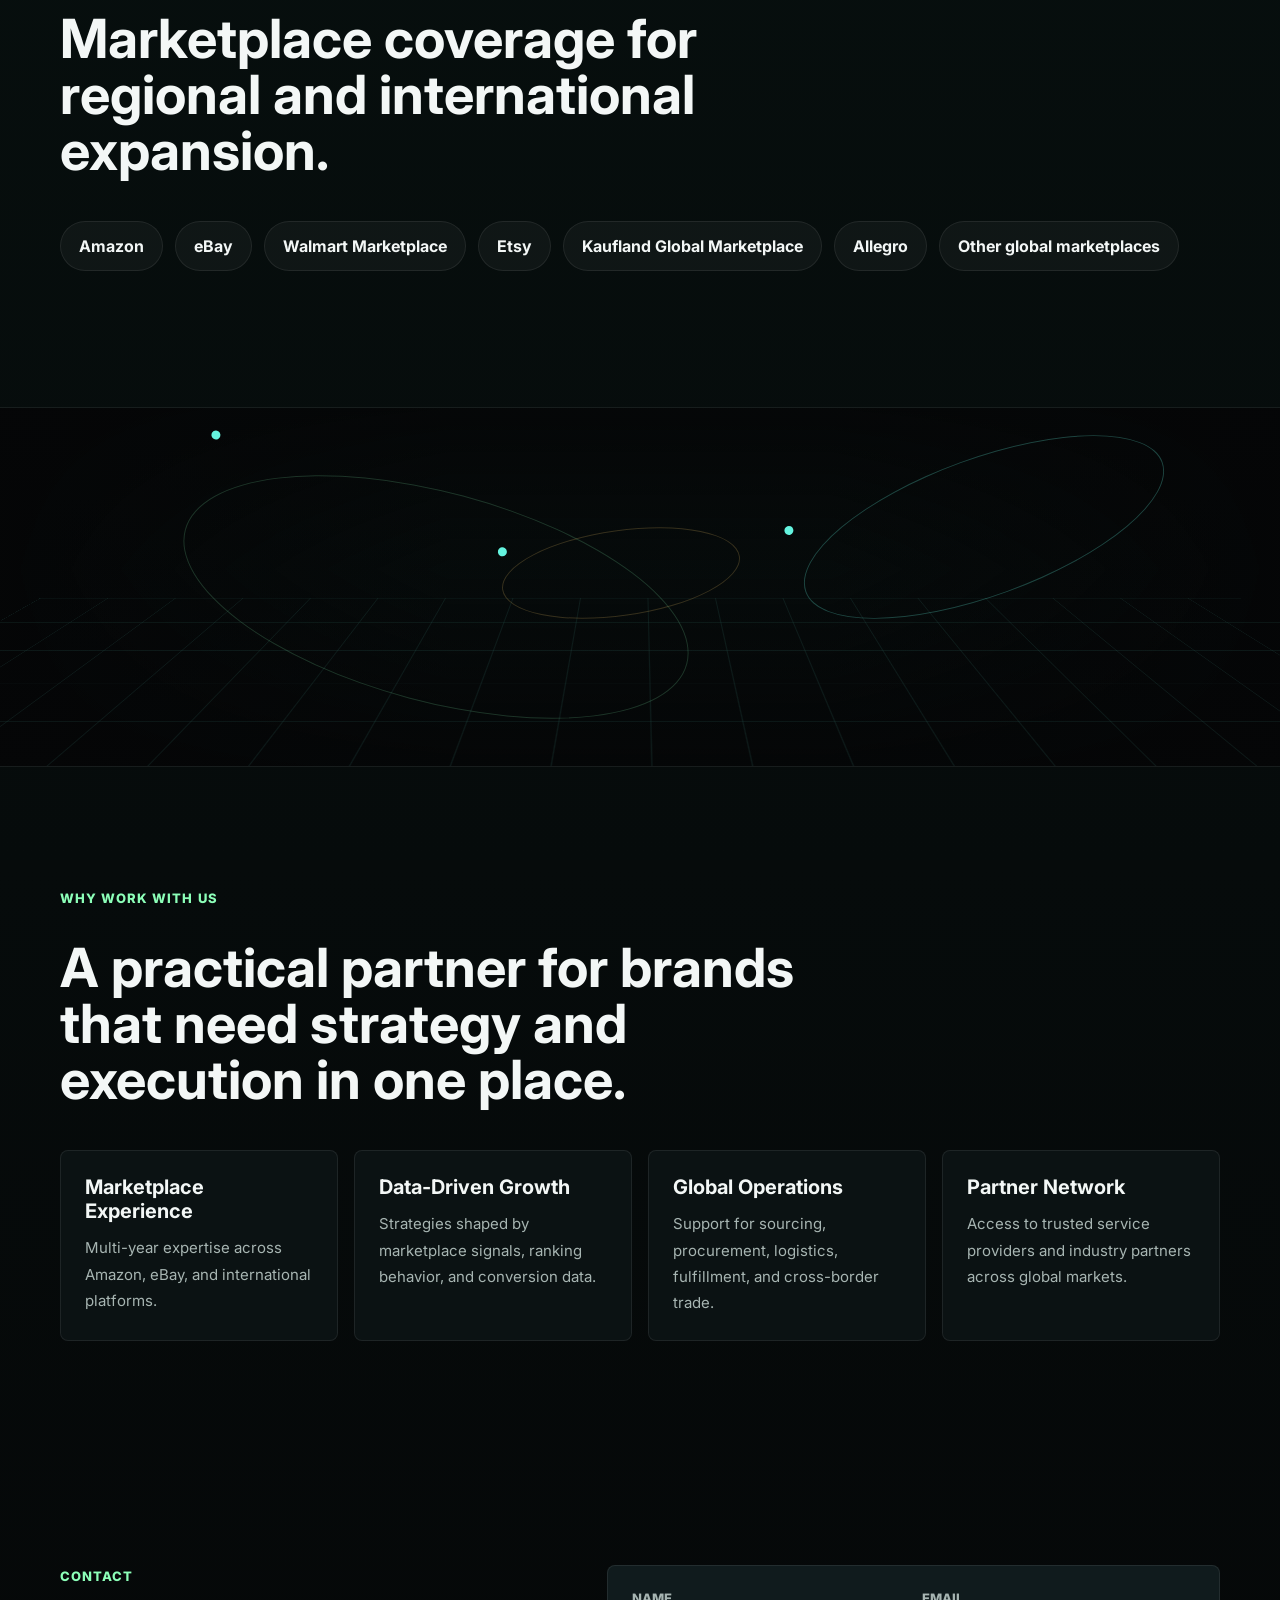
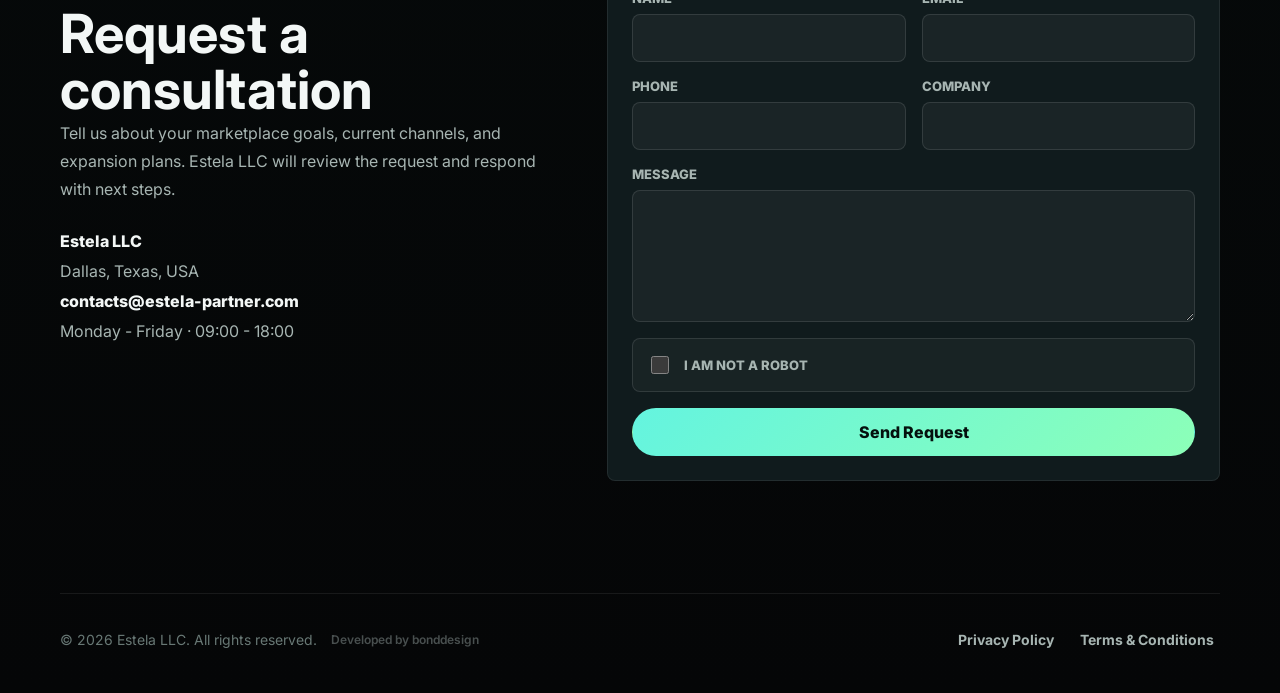
==== commit fee72292: "Add PHP contact form handler" ====
--- a/index.html
+++ b/index.html
@@ -253,7 +253,7 @@
             <span>Monday - Friday · 09:00 - 18:00</span>
           </address>
         </div>
-        <form class="contact-form" action="#" method="post">
+        <form class="contact-form" action="contact.php" method="post">
           <label>
             Name
             <input type="text" name="name" autocomplete="name" required>
@@ -275,8 +275,12 @@
             <textarea name="message" rows="5" required></textarea>
           </label>
           <label class="captcha full">
-            <input type="checkbox" required>
+            <input type="checkbox" name="captcha" value="yes" required>
             <span>I am not a robot</span>
+          </label>
+          <label class="form-website" aria-hidden="true">
+            Website
+            <input type="text" name="website" tabindex="-1" autocomplete="off">
           </label>
           <button class="button primary full" type="submit">Send Request</button>
         </form>
--- a/styles.css
+++ b/styles.css
@@ -680,6 +680,43 @@
   accent-color: var(--cyan);
 }
 
+.form-website {
+  position: absolute;
+  left: -9999px;
+}
+
+.thank-you-page {
+  min-height: 100vh;
+  padding: 132px 20px 64px;
+}
+
+.thank-you-card {
+  display: grid;
+  width: min(720px, 100%);
+  gap: 20px;
+  margin: 0 auto;
+  padding: clamp(28px, 6vw, 54px);
+  border: 1px solid rgba(255, 255, 255, 0.1);
+  border-radius: var(--radius);
+  background:
+    linear-gradient(145deg, rgba(100, 244, 223, 0.1), transparent 34%),
+    rgba(8, 13, 15, 0.9);
+  box-shadow: 0 30px 90px rgba(0, 0, 0, 0.36);
+}
+
+.thank-you-card h1 {
+  margin-bottom: 4px;
+  font-size: clamp(42px, 8vw, 72px);
+}
+
+.thank-you-card p {
+  max-width: 560px;
+}
+
+.thank-you-card .button {
+  width: fit-content;
+}
+
 .site-footer {
   display: flex;
   width: min(calc(100% - 40px), var(--max));
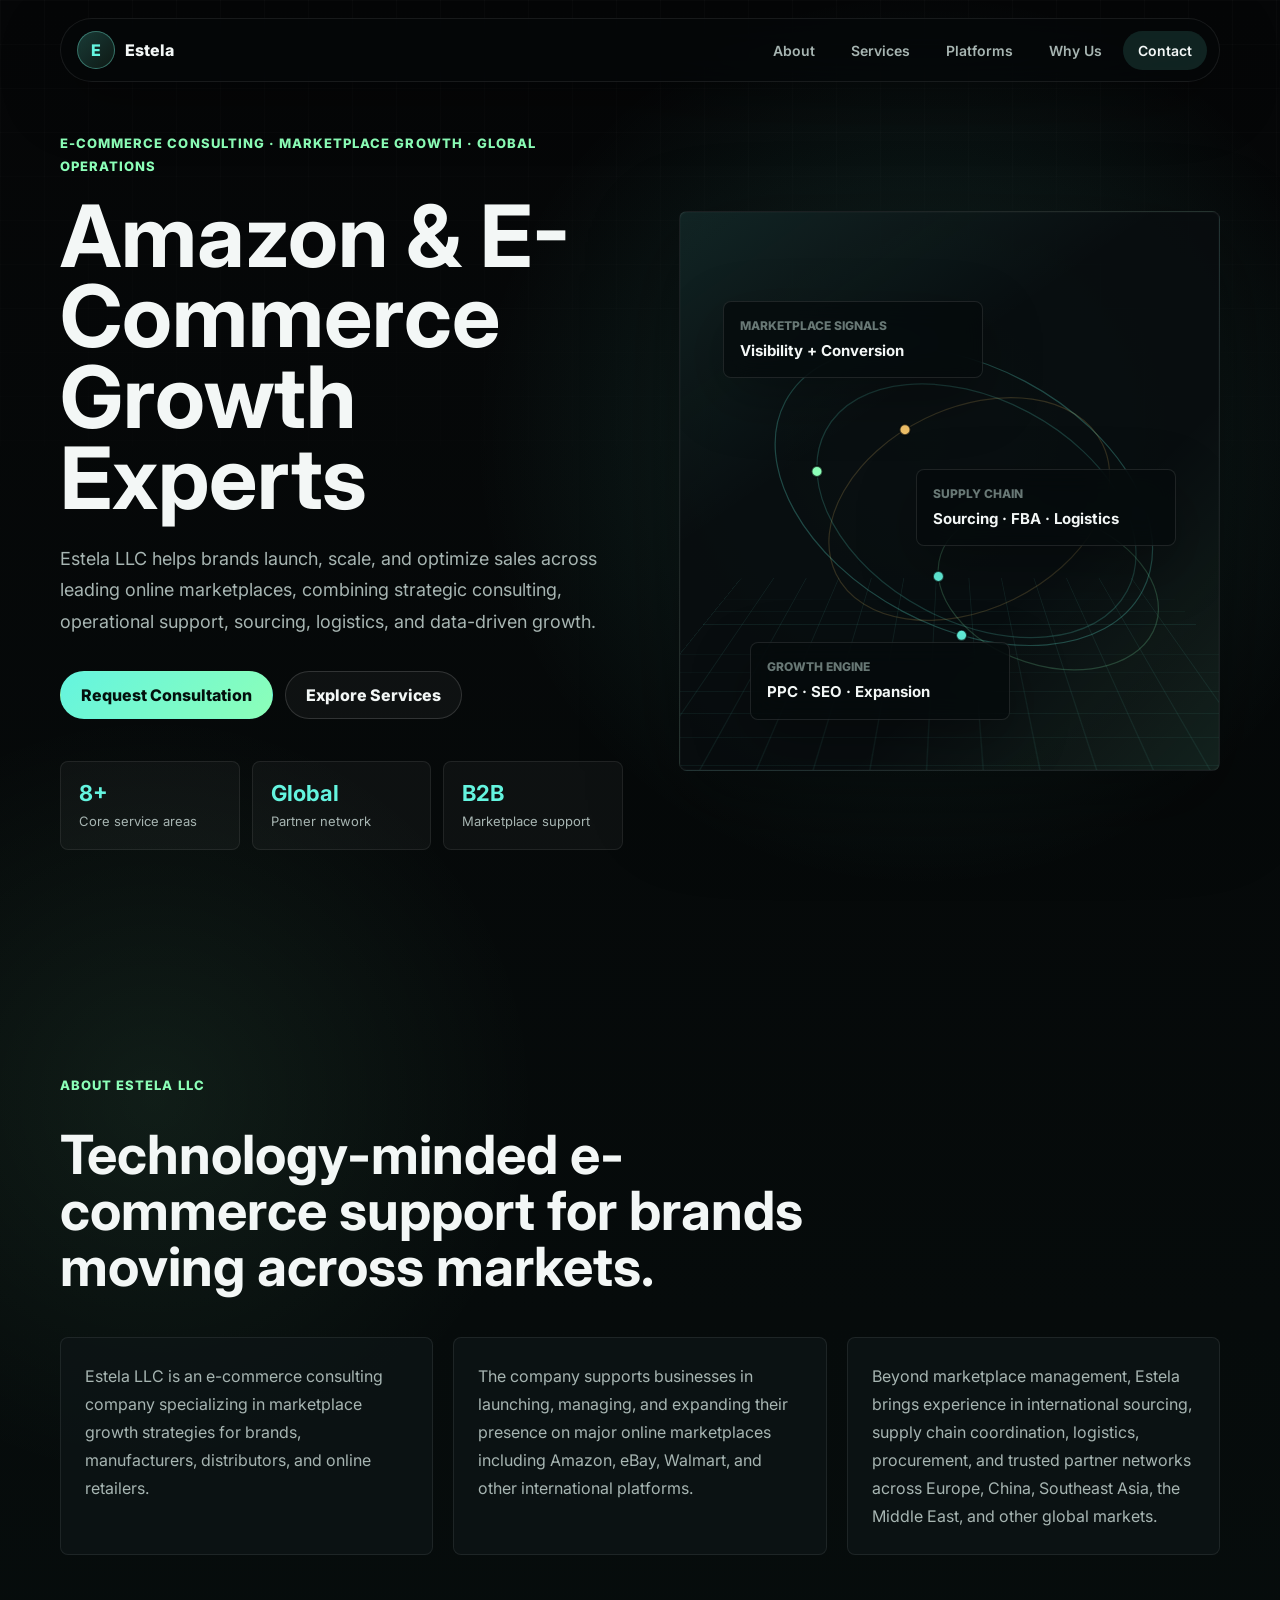
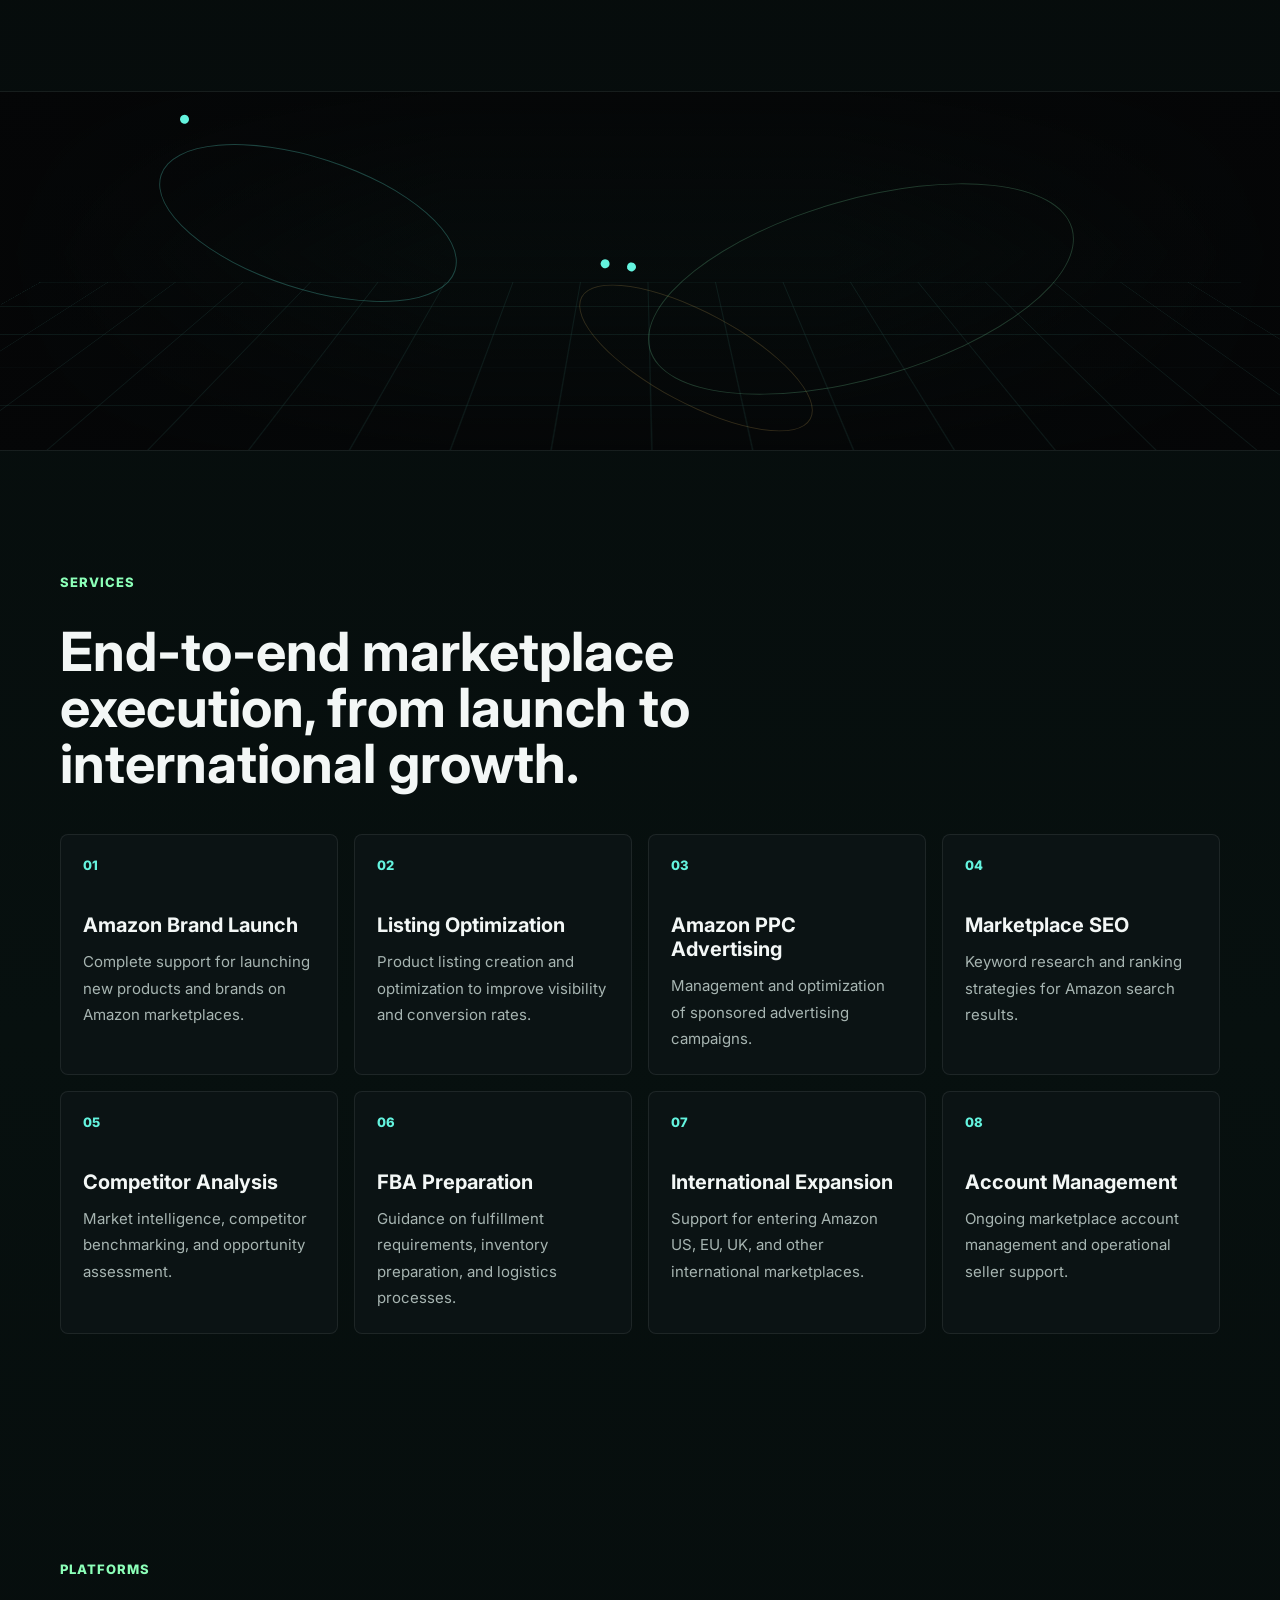
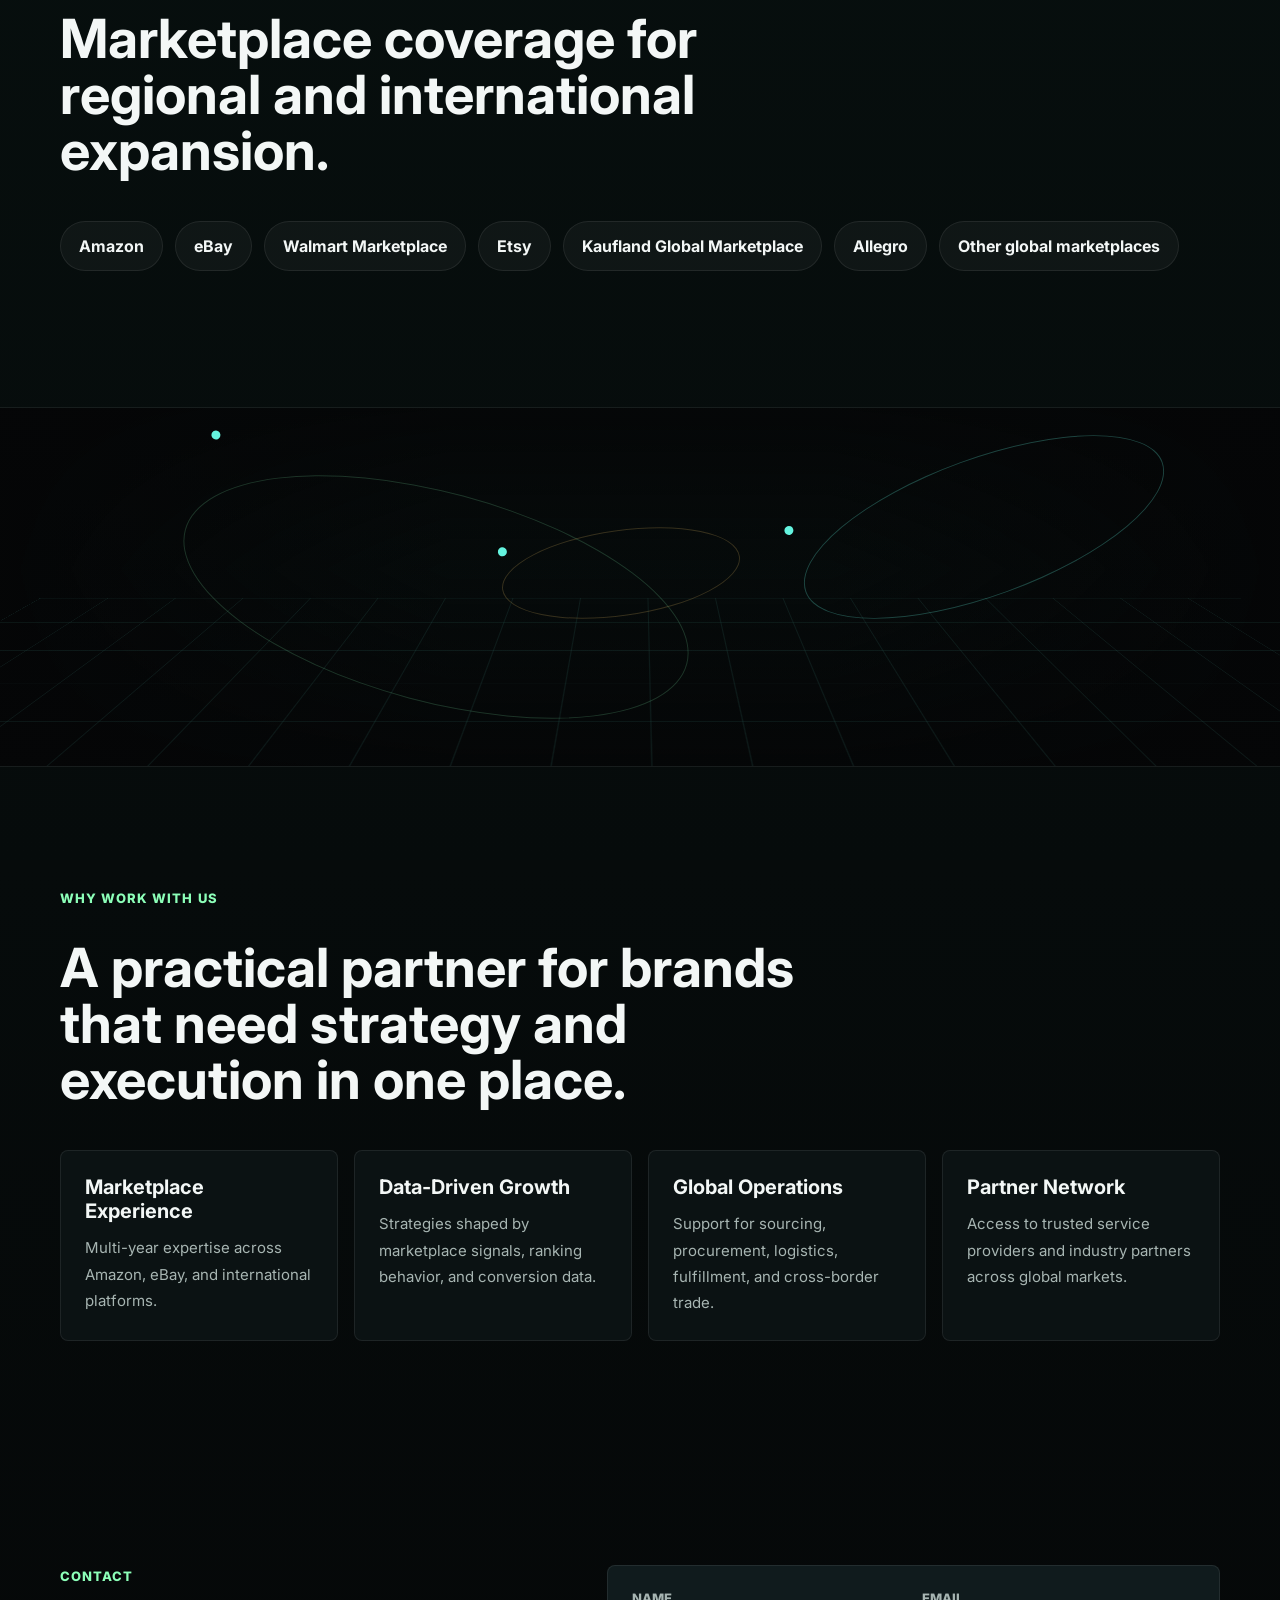
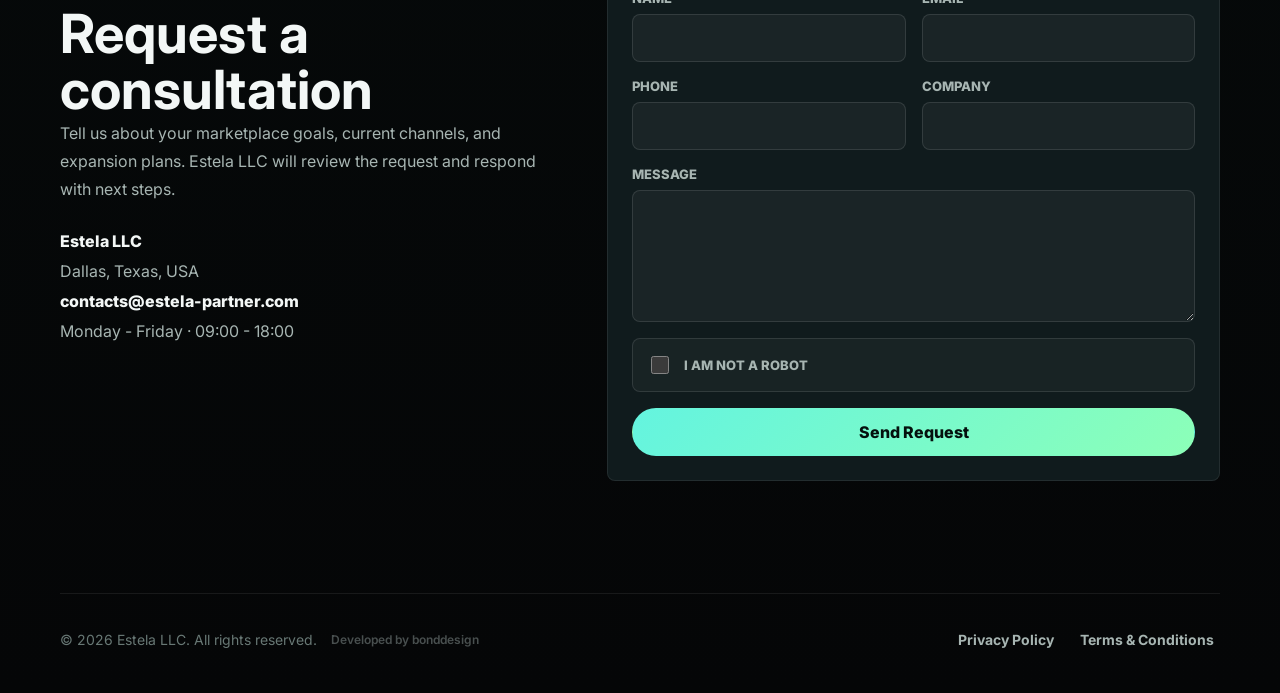
==== commit 4bed0fbc: "Polish contact result page" ====
--- a/index.html
+++ b/index.html
@@ -278,7 +278,7 @@
             <input type="checkbox" name="captcha" value="yes" required>
             <span>I am not a robot</span>
           </label>
-          <label class="form-website" aria-hidden="true">
+          <label class="form-website" aria-hidden="true" style="position:absolute;left:-10000px;top:auto;width:1px;height:1px;overflow:hidden;">
             Website
             <input type="text" name="website" tabindex="-1" autocomplete="off">
           </label>
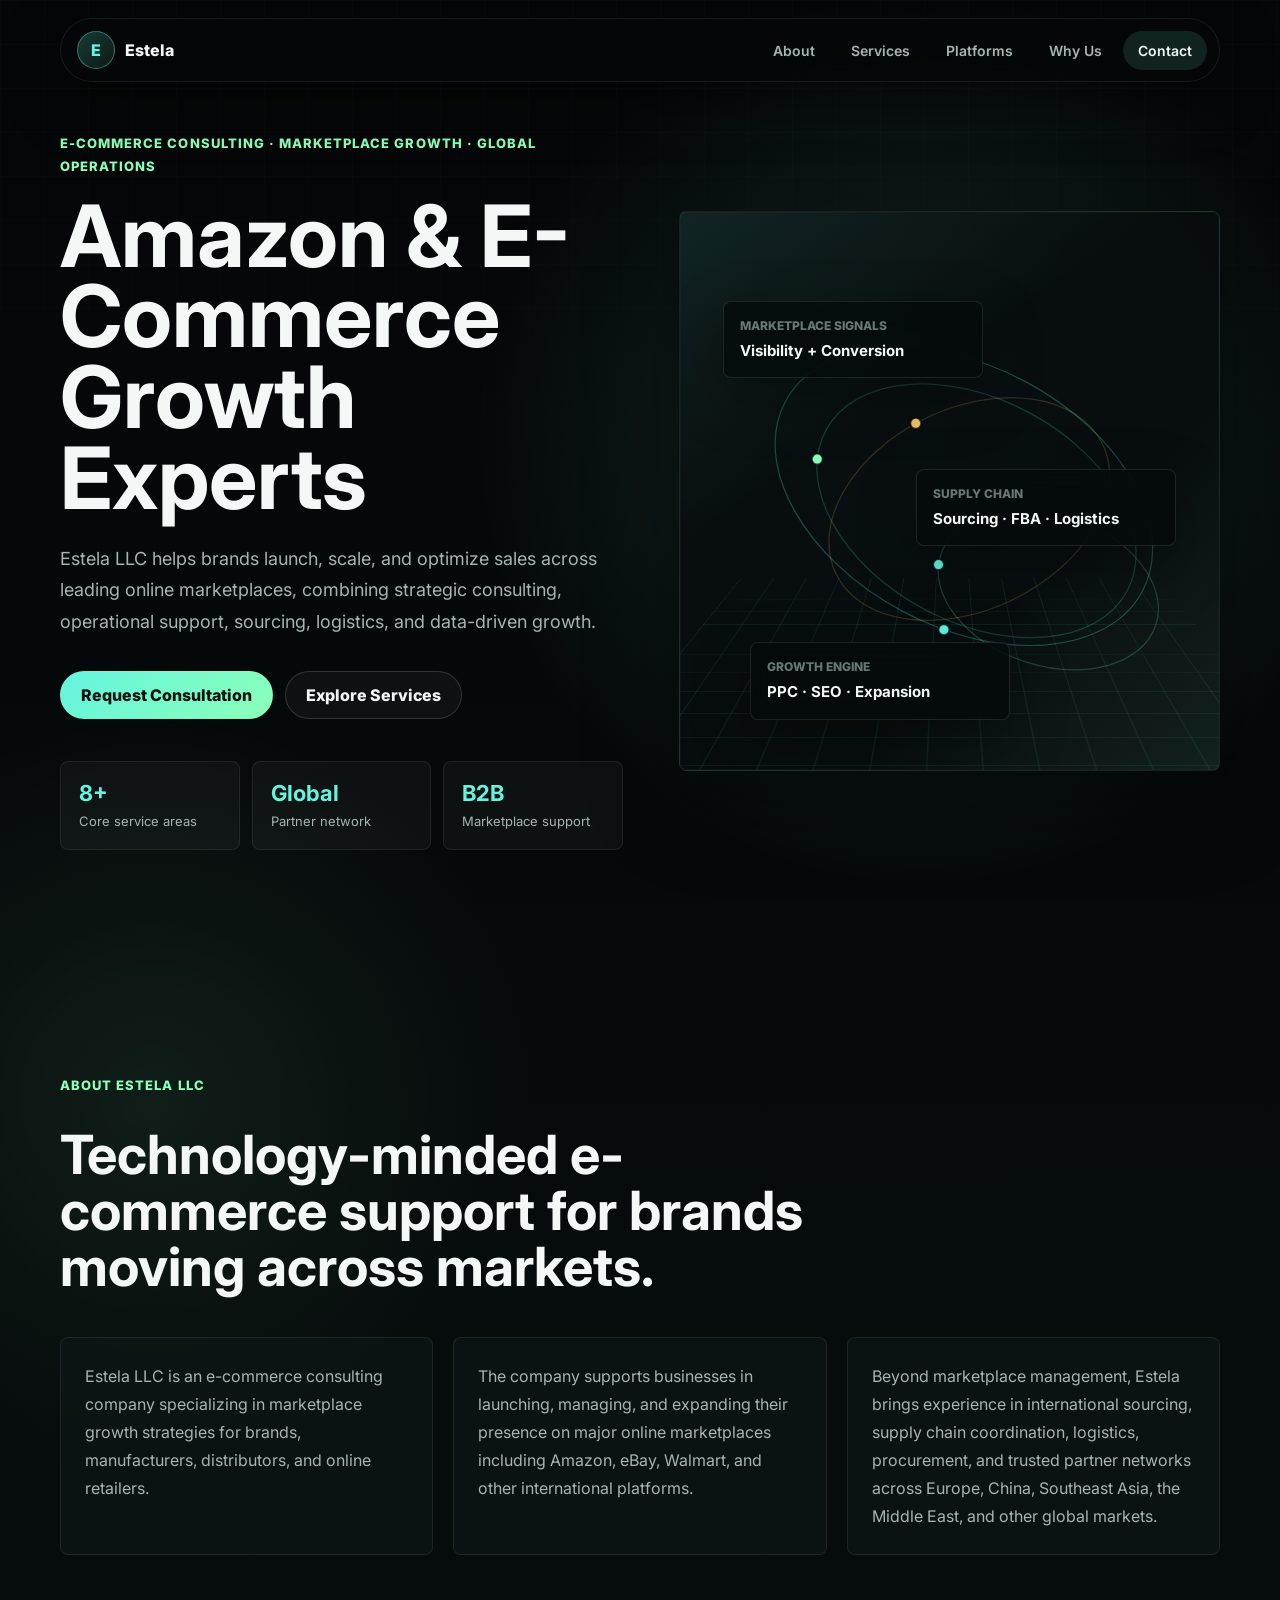
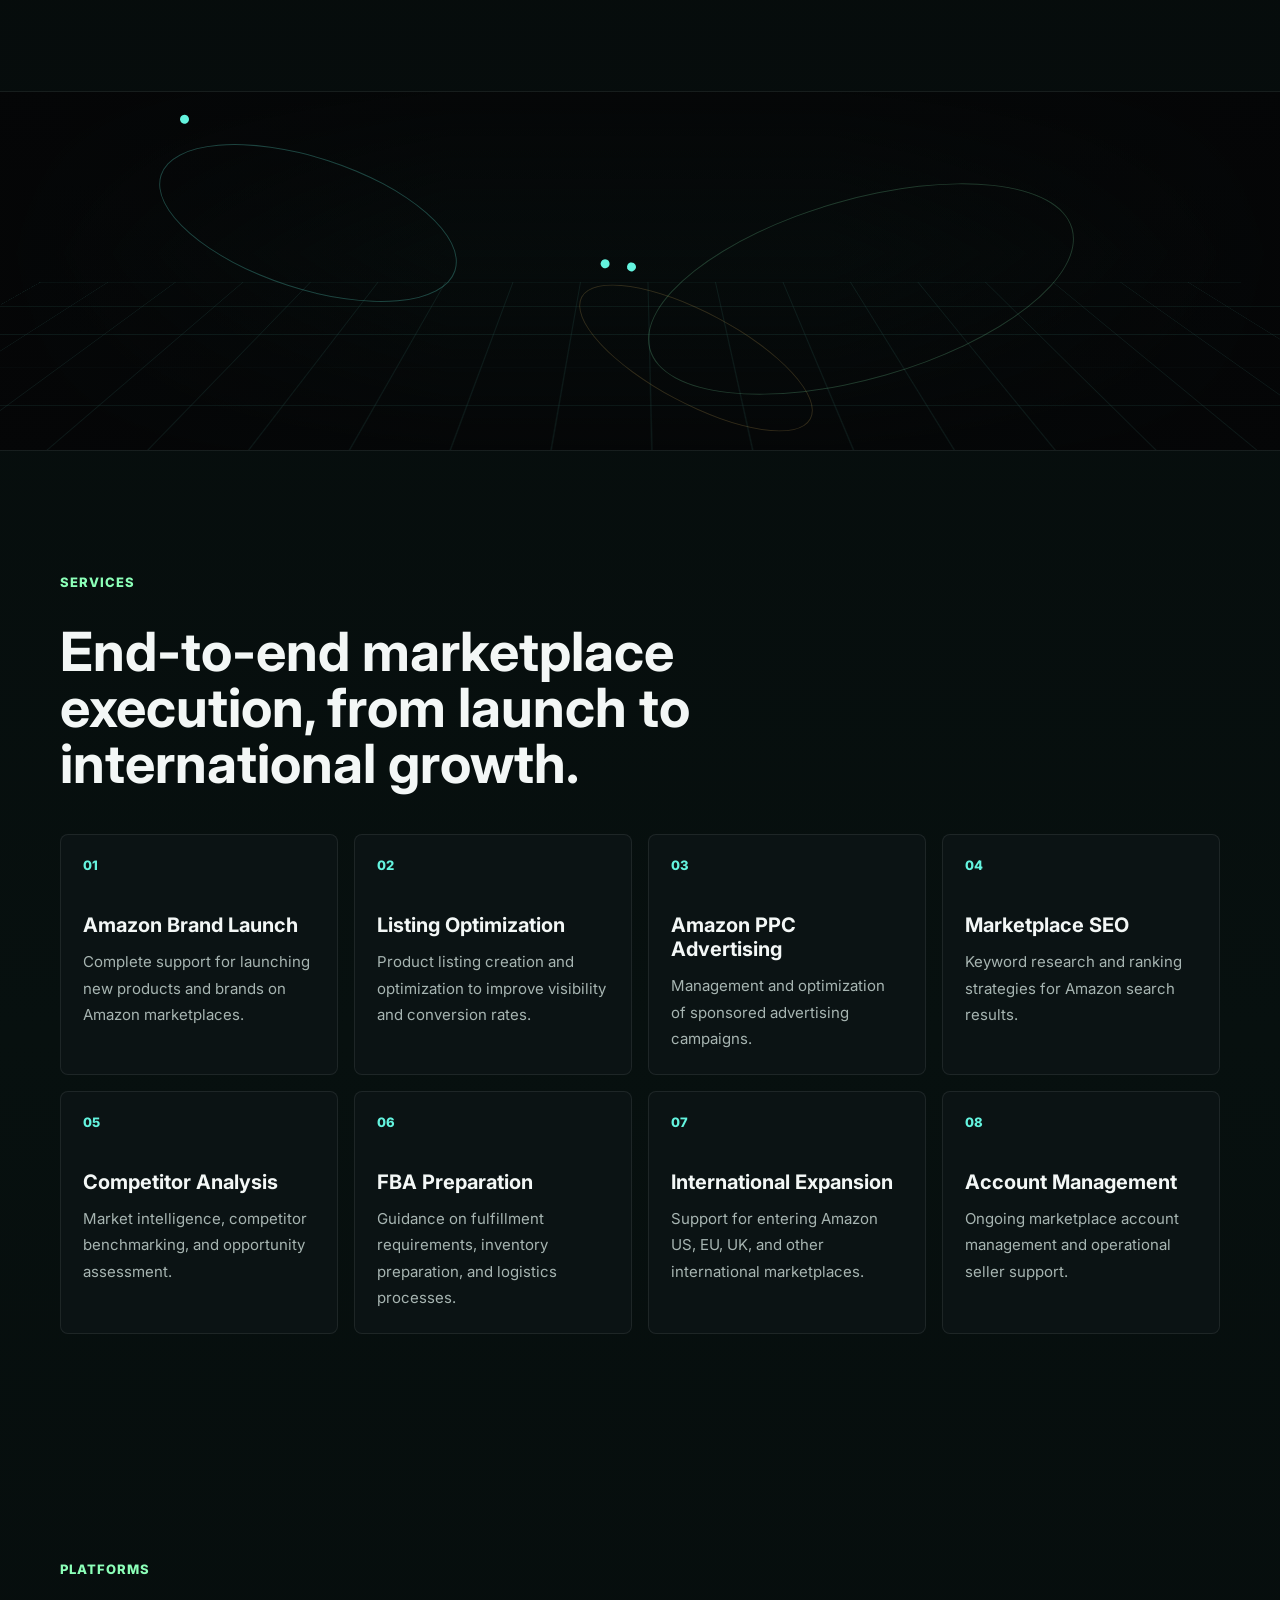
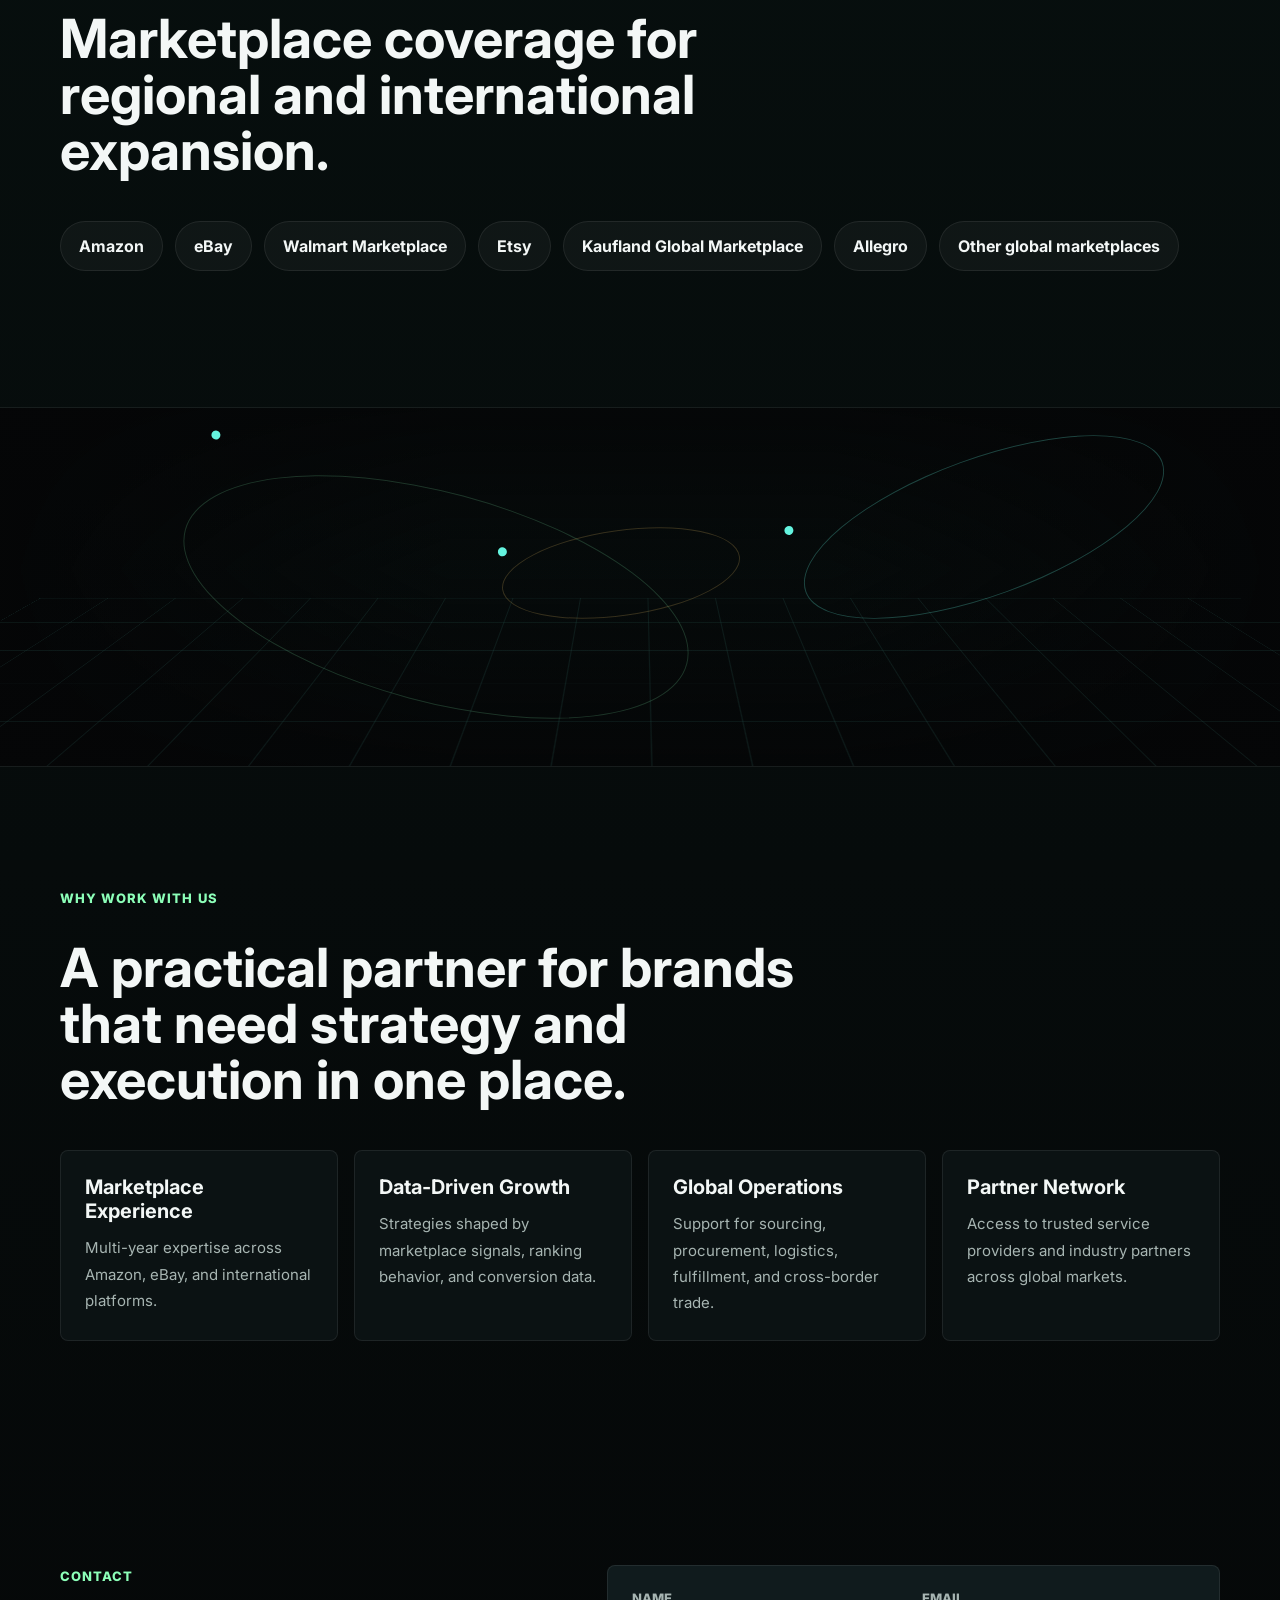
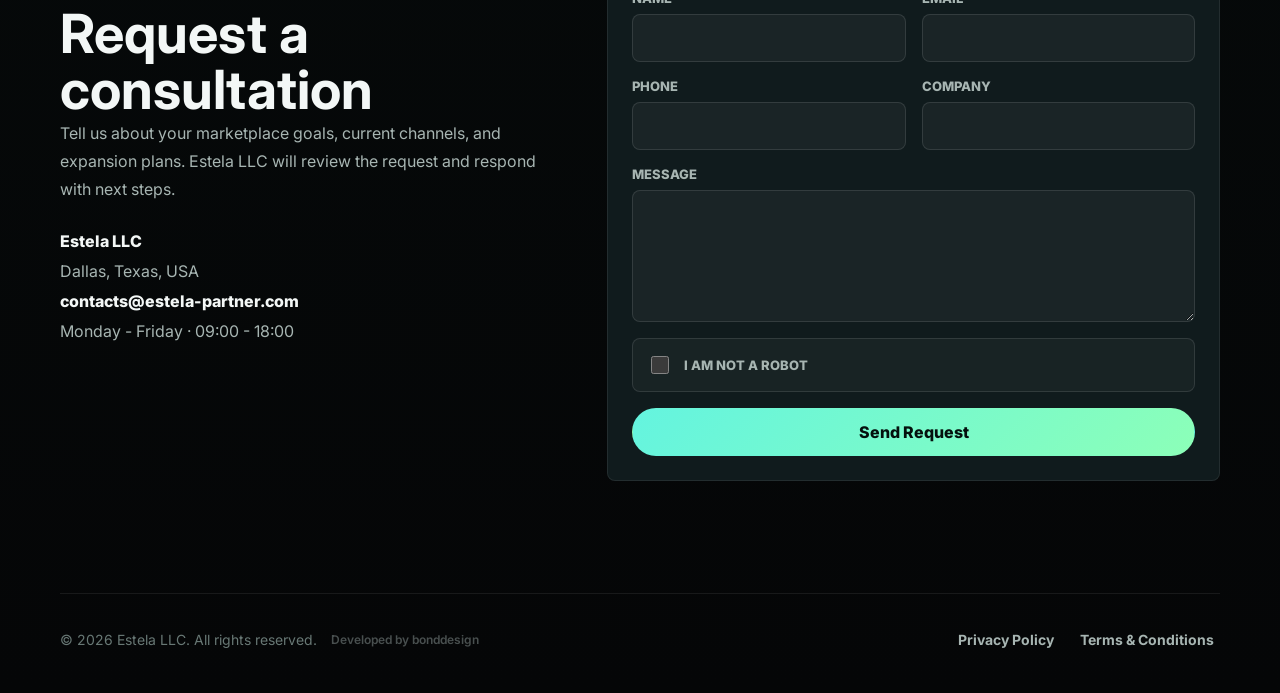
==== commit 42cdf262: "Add Open Graph preview image" ====
--- a/index.html
+++ b/index.html
@@ -7,6 +7,26 @@
       name="description"
       content="Estela LLC helps brands launch, scale, and optimize e-commerce operations across Amazon and global online marketplaces."
     >
+    <meta property="og:type" content="website">
+    <meta property="og:url" content="https://estela-partner.com/">
+    <meta property="og:title" content="Estela LLC | E-Commerce Growth Experts">
+    <meta
+      property="og:description"
+      content="Launch, scale, and optimize sales across Amazon and global online marketplaces."
+    >
+    <meta property="og:image" content="https://estela-partner.com/og-image.png">
+    <meta property="og:image:secure_url" content="https://estela-partner.com/og-image.png">
+    <meta property="og:image:type" content="image/png">
+    <meta property="og:image:width" content="1200">
+    <meta property="og:image:height" content="630">
+    <meta property="og:image:alt" content="Estela LLC e-commerce growth visual">
+    <meta name="twitter:card" content="summary_large_image">
+    <meta name="twitter:title" content="Estela LLC | E-Commerce Growth Experts">
+    <meta
+      name="twitter:description"
+      content="Launch, scale, and optimize sales across Amazon and global online marketplaces."
+    >
+    <meta name="twitter:image" content="https://estela-partner.com/og-image.png">
     <title>Estela LLC | E-Commerce Growth Experts</title>
     <link rel="preconnect" href="https://fonts.googleapis.com">
     <link rel="preconnect" href="https://fonts.gstatic.com" crossorigin>
